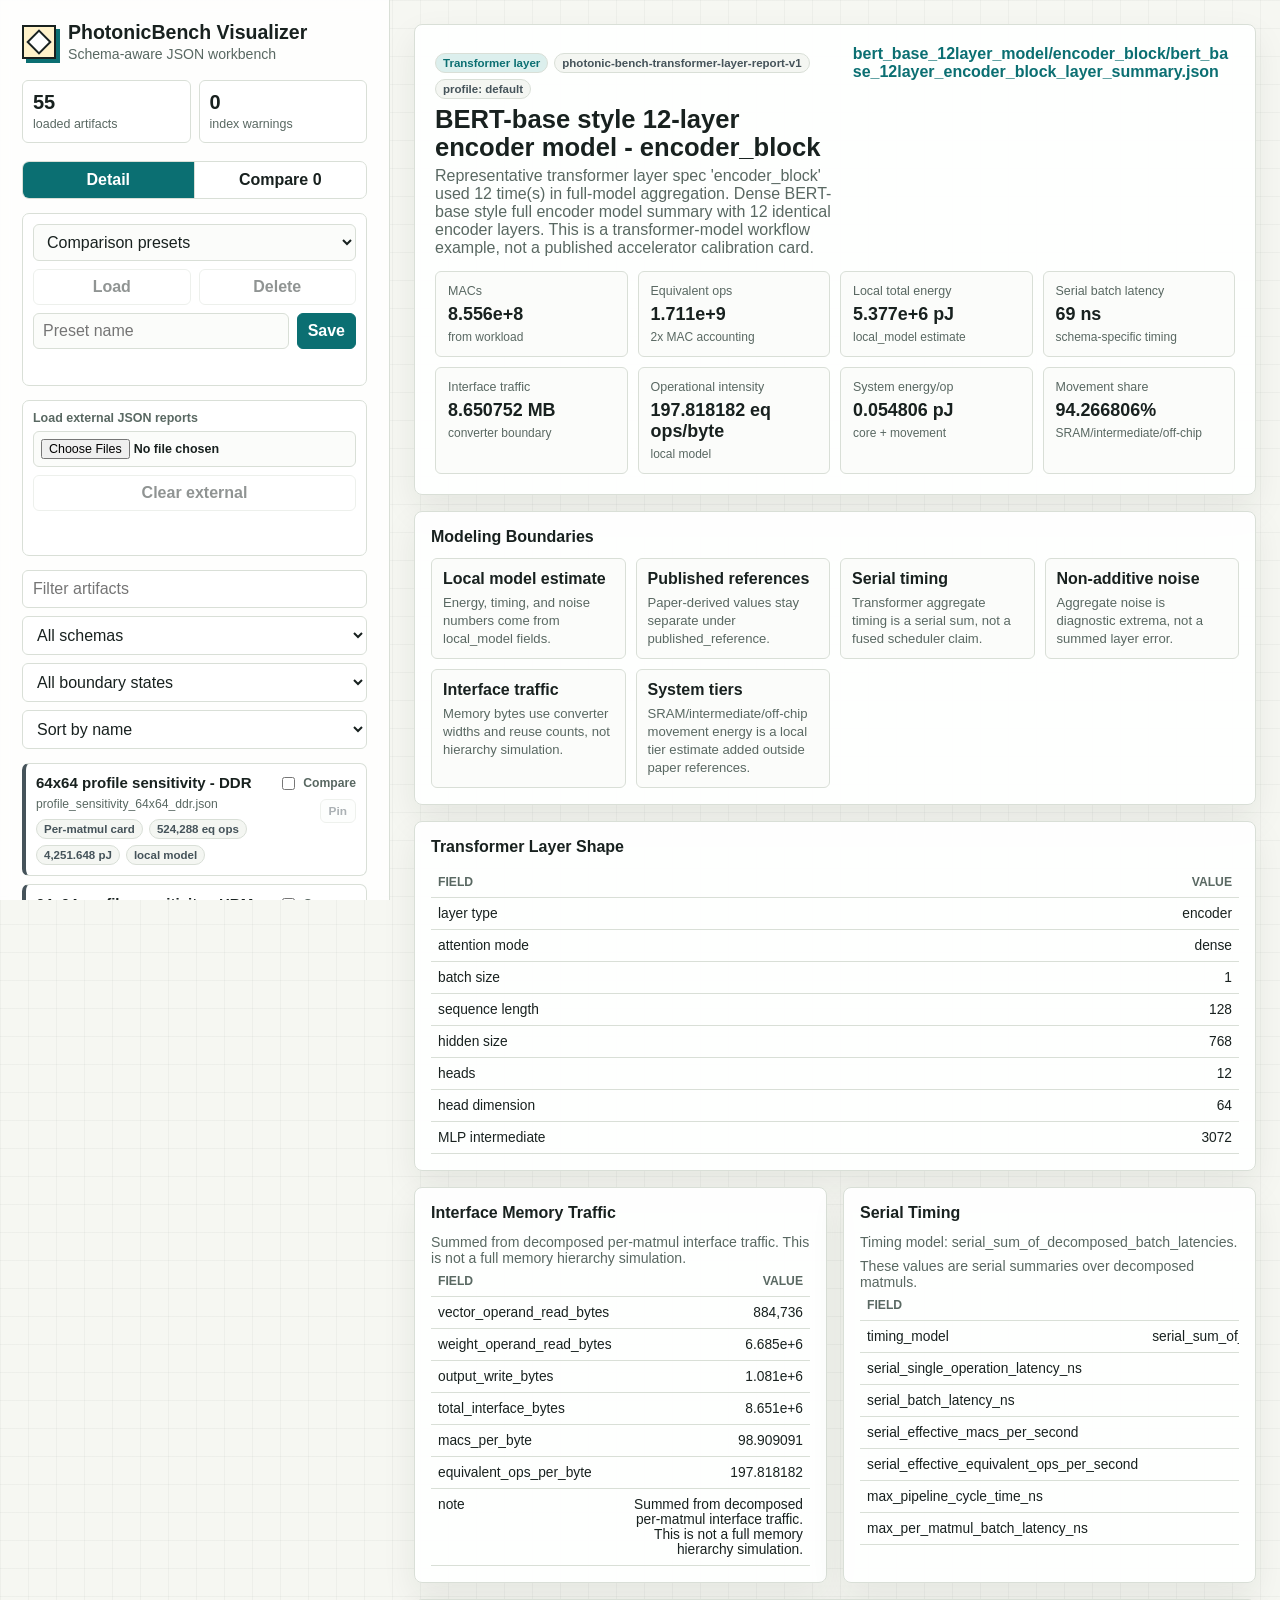
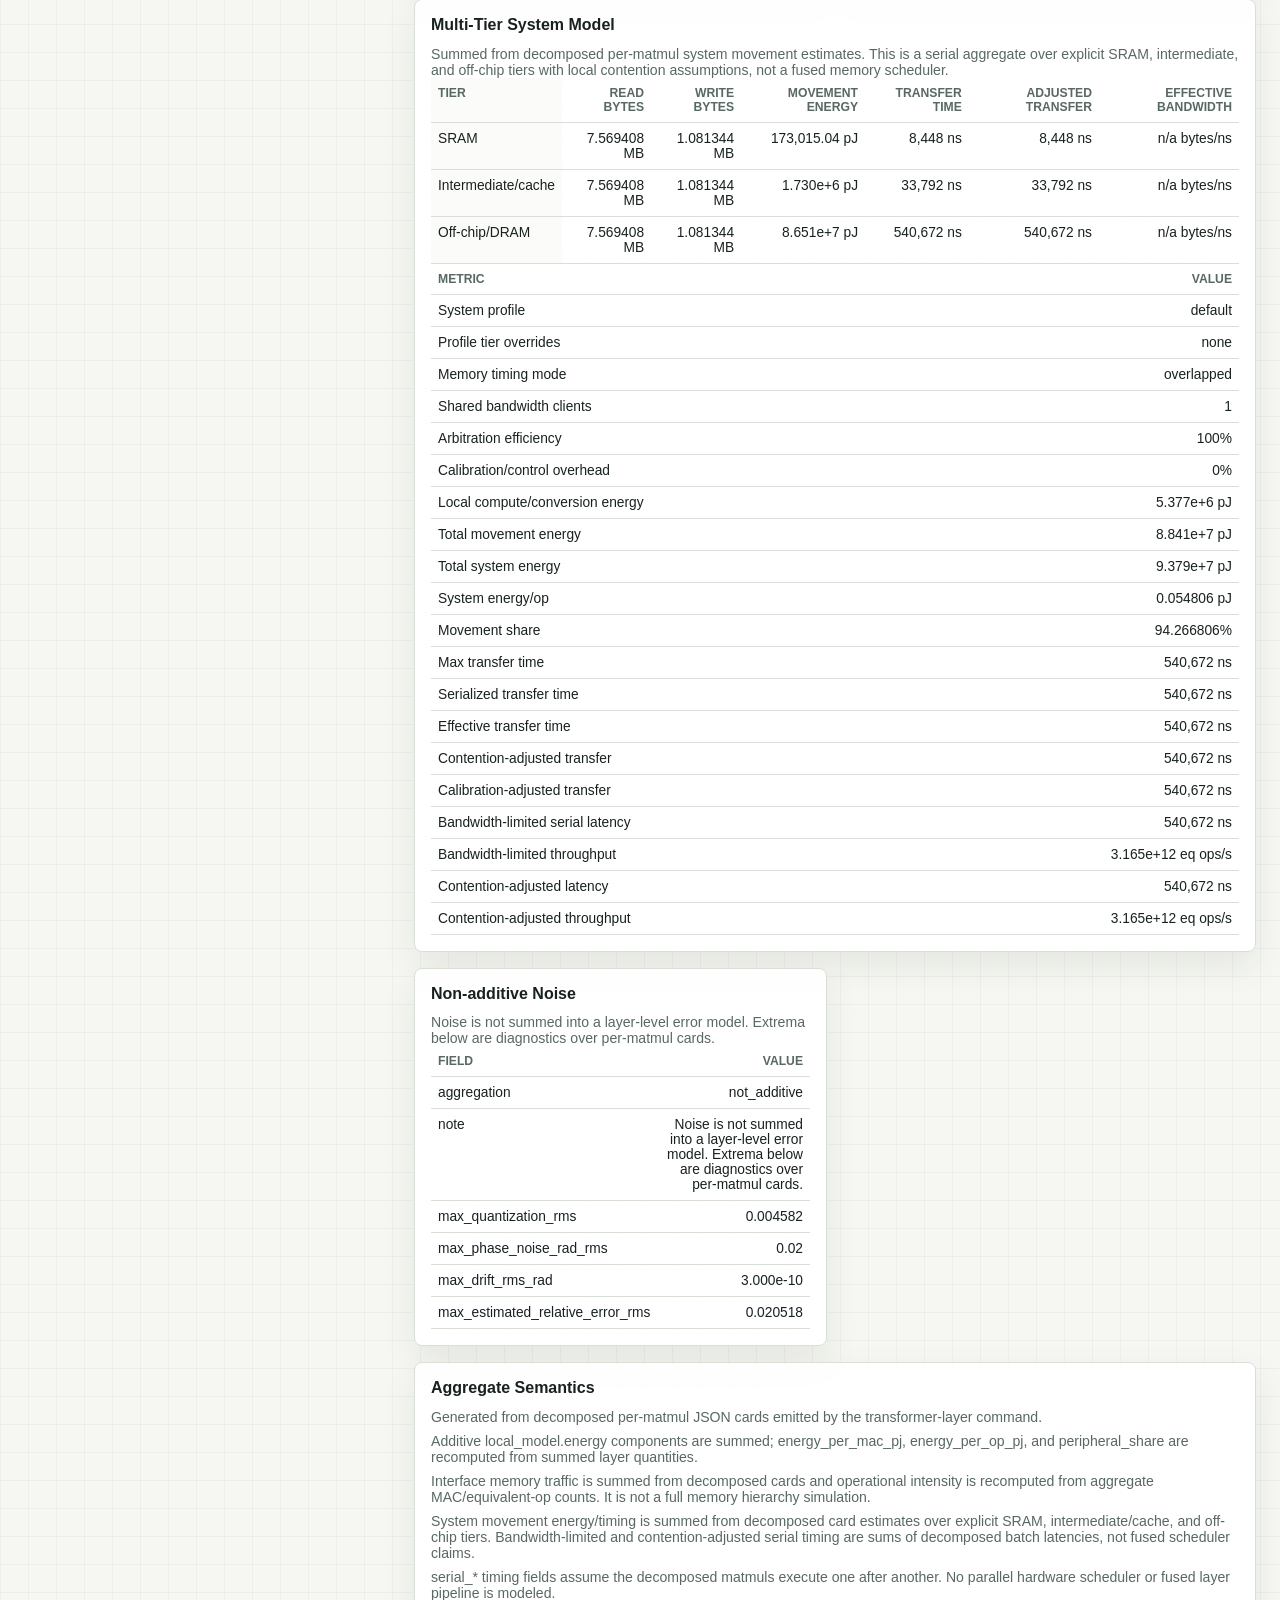
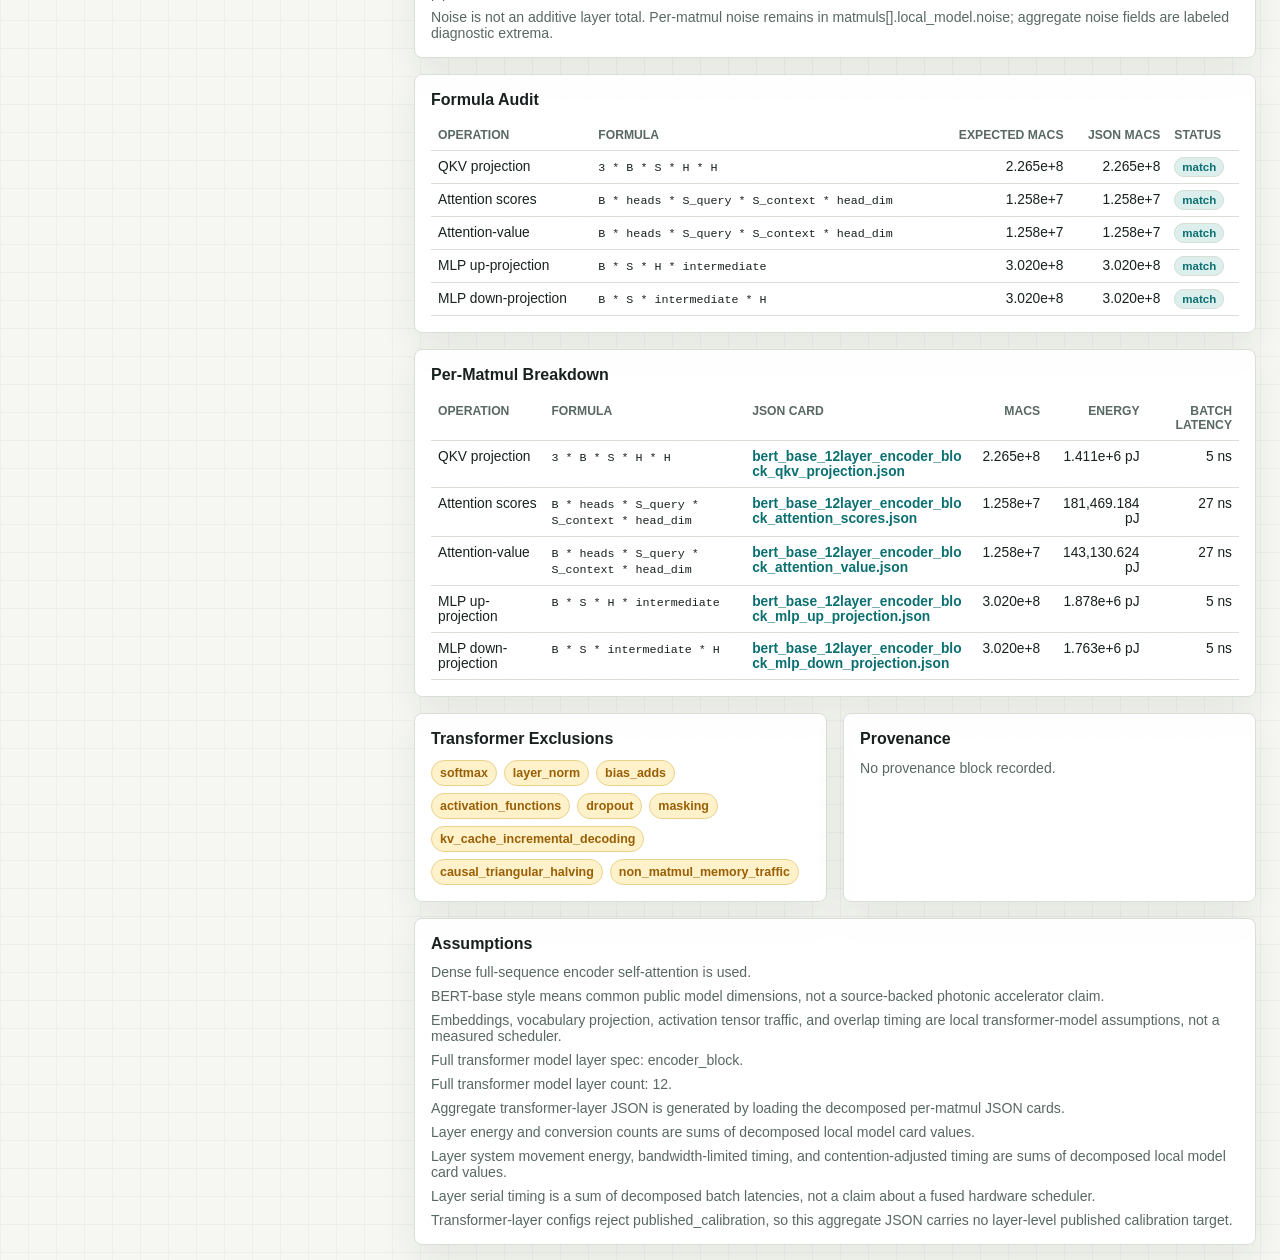
==== reports/visualizer/index.html @ 9c96ac6e "Deepen contention modeling and visualizer analysis" ====
<!doctype html>
<html lang="en">
<head>
  <meta charset="utf-8">
  <meta name="viewport" content="width=device-width, initial-scale=1">
  <title>PhotonicBench Visualizer</title>
  <link rel="stylesheet" href="assets/styles.css">
</head>
<body>
  <div class="app-shell">
    <aside class="rail" aria-label="Artifact navigation">
      <div class="brand">
        <div class="mark" aria-hidden="true"></div>
        <div>
          <h1>PhotonicBench Visualizer</h1>
          <div class="subtitle">Schema-aware JSON workbench</div>
        </div>
      </div>

      <div class="counts" aria-label="Artifact counts">
        <div class="count-box">
          <strong id="artifact-count">55</strong>
          <span>loaded artifacts</span>
        </div>
        <div class="count-box">
          <strong id="issue-count">0</strong>
          <span>index warnings</span>
        </div>
      </div>

      <div class="mode-tabs" aria-label="View mode">
        <button id="detail-mode" class="mode-tab active" type="button">Detail</button>
        <button id="compare-mode" class="mode-tab" type="button">Compare <span id="compare-count">0</span></button>
      </div>

      <div class="preset-panel" aria-label="Comparison presets">
        <select id="preset-select" aria-label="Saved comparison presets">
          <option value="">Comparison presets</option>
        </select>
        <div class="preset-actions">
          <button id="load-preset" class="action-button" type="button">Load</button>
          <button id="delete-preset" class="action-button" type="button">Delete</button>
        </div>
        <div class="save-preset-row">
          <input id="preset-name" type="text" placeholder="Preset name" aria-label="Preset name">
          <button id="save-preset" class="action-button primary" type="button">Save</button>
        </div>
        <div id="preset-message" class="preset-message" aria-live="polite"></div>
      </div>

      <div class="external-panel" aria-label="External reports">
        <label class="file-picker">
          <span>Load external JSON reports</span>
          <input id="external-report-file" type="file" accept="application/json,.json" multiple aria-label="Load external JSON reports">
        </label>
        <button id="clear-external" class="action-button" type="button">Clear external</button>
        <div id="external-message" class="preset-message" aria-live="polite"></div>
        <div id="external-diagnostics" class="external-diagnostics" aria-live="polite"></div>
      </div>

      <div class="filters">
        <input id="search" type="search" placeholder="Filter artifacts" aria-label="Filter artifacts">
        <select id="kind-filter" aria-label="Filter by artifact kind">
          <option value="all">All schemas</option>
          <option value="transformer_model">Transformer models</option>
          <option value="transformer_layer">Transformer layers</option>
          <option value="matmul_card">Per-matmul cards</option>
        </select>
        <select id="boundary-filter" aria-label="Filter by modeling boundary">
          <option value="all">All boundary states</option>
          <option value="published">Has published reference</option>
          <option value="local-only">Local model only</option>
          <option value="provenance">Has provenance</option>
          <option value="transformer-boundaries">Serial/noise/exclusion boundaries</option>
        </select>
        <select id="sort-filter" aria-label="Sort artifacts">
          <option value="name">Sort by name</option>
          <option value="energy">Sort by local energy</option>
          <option value="intensity">Sort by ops per byte</option>
          <option value="latency">Sort by latency</option>
          <option value="ops">Sort by equivalent ops</option>
        </select>
      </div>

      <div id="artifact-list" class="artifact-list" aria-live="polite"></div>
      <div id="issues" class="issue-list"></div>
    </aside>

    <main>
      <div id="detail" class="detail" aria-live="polite">
        <div class="empty">Loading artifact index...</div>
      </div>
    </main>
  </div>

  <script src="data/index.js"></script>
  <script src="assets/app.js" defer></script>
</body>
</html>
---- reports/visualizer/assets/styles.css ----
:root {
  color-scheme: light;
  --paper: #f6f7f2;
  --panel: #ffffff;
  --ink: #18211f;
  --muted: #596862;
  --line: #d9dfd7;
  --teal: #0b6f72;
  --teal-soft: #dcefed;
  --amber: #9a5f05;
  --amber-soft: #fff2ca;
  --red: #a43d3d;
  --red-soft: #ffe6e2;
  --violet: #4f4c8f;
  --violet-soft: #ecebff;
  --steel: #45535a;
  --shadow: 0 14px 34px rgba(24, 33, 31, 0.08);
}

* {
  box-sizing: border-box;
}

body {
  margin: 0;
  min-height: 100vh;
  background:
    linear-gradient(90deg, rgba(24, 33, 31, 0.035) 1px, transparent 1px),
    linear-gradient(180deg, rgba(24, 33, 31, 0.035) 1px, transparent 1px),
    var(--paper);
  background-size: 28px 28px;
  color: var(--ink);
  font-family: Aptos, "Segoe UI", sans-serif;
  letter-spacing: 0;
}

button,
input,
select {
  font: inherit;
}

button {
  color: inherit;
}

.app-shell {
  display: grid;
  grid-template-columns: minmax(300px, 390px) minmax(0, 1fr);
  min-height: 100vh;
}

.rail {
  border-right: 1px solid var(--line);
  background: rgba(255, 255, 255, 0.86);
  backdrop-filter: blur(8px);
  padding: 22px;
  position: sticky;
  top: 0;
  align-self: start;
  min-height: 100vh;
  overflow-y: auto;
  max-height: 100vh;
}

.brand {
  display: flex;
  align-items: center;
  gap: 12px;
  margin-bottom: 18px;
}

.mark {
  width: 34px;
  height: 34px;
  border: 2px solid var(--ink);
  display: grid;
  place-items: center;
  background: var(--amber-soft);
  box-shadow: 4px 4px 0 var(--teal);
  flex: 0 0 auto;
}

.mark::before {
  content: "";
  width: 14px;
  height: 14px;
  border: 2px solid var(--ink);
  transform: rotate(45deg);
  background: var(--panel);
}

h1,
h2,
h3 {
  margin: 0;
  line-height: 1.1;
}

h1 {
  font-size: 1.22rem;
}

.subtitle {
  color: var(--muted);
  font-size: 0.88rem;
  margin-top: 3px;
}

.counts {
  display: grid;
  grid-template-columns: 1fr 1fr;
  gap: 8px;
  margin: 18px 0;
}

.count-box {
  border: 1px solid var(--line);
  background: var(--panel);
  padding: 10px;
  border-radius: 6px;
}

.count-box strong {
  display: block;
  font-size: 1.25rem;
}

.count-box span {
  color: var(--muted);
  font-size: 0.78rem;
}

.mode-tabs {
  display: grid;
  grid-template-columns: 1fr 1fr;
  border: 1px solid var(--line);
  border-radius: 7px;
  overflow: hidden;
  margin-bottom: 14px;
  background: var(--panel);
}

.mode-tab {
  border: 0;
  border-right: 1px solid var(--line);
  background: transparent;
  padding: 9px 10px;
  cursor: pointer;
  font-weight: 800;
}

.mode-tab:last-child {
  border-right: 0;
}

.mode-tab.active {
  background: var(--teal);
  color: white;
}

.preset-panel,
.external-panel {
  display: grid;
  gap: 8px;
  border: 1px solid var(--line);
  border-radius: 7px;
  background: var(--panel);
  padding: 10px;
  margin-bottom: 14px;
}

.preset-panel select,
.preset-panel input {
  width: 100%;
  border: 1px solid var(--line);
  border-radius: 6px;
  background: #fbfcfa;
  color: var(--ink);
  padding: 8px 9px;
}

.preset-actions,
.save-preset-row {
  display: grid;
  grid-template-columns: 1fr 1fr;
  gap: 8px;
}

.save-preset-row {
  grid-template-columns: minmax(0, 1fr) auto;
}

.preset-message {
  color: var(--muted);
  min-height: 1.1rem;
  font-size: 0.76rem;
}

.preset-message.warn {
  color: var(--amber);
}

.external-diagnostics {
  display: grid;
  gap: 6px;
}

.external-diagnostic {
  border: 1px solid var(--line);
  border-radius: 6px;
  background: #fbfcfa;
  padding: 7px;
  font-size: 0.72rem;
  color: var(--muted);
}

.external-diagnostic strong {
  display: block;
  color: var(--ink);
  margin-bottom: 3px;
}

.external-diagnostic.error {
  border-color: color-mix(in srgb, var(--amber), var(--line) 45%);
}

.external-diagnostic ul {
  margin: 4px 0 0;
  padding-left: 16px;
}

.file-picker {
  display: grid;
  gap: 6px;
  color: var(--muted);
  font-size: 0.78rem;
  font-weight: 850;
}

.file-picker input {
  width: 100%;
  border: 1px solid var(--line);
  border-radius: 6px;
  background: #fbfcfa;
  color: var(--ink);
  padding: 7px;
  min-width: 0;
}

.filters {
  display: grid;
  gap: 8px;
  margin-bottom: 14px;
}

.filters input,
.filters select {
  width: 100%;
  border: 1px solid var(--line);
  border-radius: 6px;
  background: var(--panel);
  color: var(--ink);
  padding: 9px 10px;
}

.artifact-list {
  display: grid;
  gap: 8px;
}

.artifact-row {
  border: 1px solid var(--line);
  border-left: 4px solid var(--steel);
  border-radius: 7px;
  background: var(--panel);
  display: grid;
  grid-template-columns: minmax(0, 1fr) auto;
  gap: 8px;
  align-items: start;
  padding: 10px;
  transition: border-color 150ms ease, transform 150ms ease, box-shadow 150ms ease;
}

.artifact-row:hover,
.artifact-row:focus-within {
  border-color: var(--teal);
  box-shadow: 0 8px 18px rgba(11, 111, 114, 0.12);
  transform: translateY(-1px);
}

.artifact-row.active {
  border-left-color: var(--teal);
  box-shadow: 0 0 0 2px var(--teal-soft);
}

.artifact-row.pinned {
  border-left-color: var(--violet);
}

.artifact-main {
  border: 0;
  background: transparent;
  text-align: left;
  cursor: pointer;
  padding: 0;
  min-width: 0;
}

.artifact-main:focus {
  outline: 2px solid var(--teal);
  outline-offset: 4px;
}

.compare-controls {
  display: grid;
  gap: 6px;
  justify-items: end;
}

.compare-pick {
  display: flex;
  align-items: center;
  gap: 5px;
  color: var(--muted);
  font-size: 0.76rem;
  font-weight: 800;
  white-space: nowrap;
  cursor: pointer;
}

.pin-button {
  border: 1px solid var(--line);
  border-radius: 6px;
  background: #fbfcfa;
  color: var(--steel);
  cursor: pointer;
  font-size: 0.74rem;
  font-weight: 850;
  padding: 4px 8px;
}

.pin-button.active {
  background: var(--violet-soft);
  border-color: var(--violet);
  color: var(--violet);
}

.pin-button:disabled {
  cursor: not-allowed;
  opacity: 0.45;
}

.artifact-title {
  font-weight: 800;
  font-size: 0.94rem;
  overflow-wrap: anywhere;
}

.artifact-meta {
  color: var(--muted);
  font-size: 0.76rem;
  margin-top: 6px;
  overflow-wrap: anywhere;
}

.badge-row {
  display: flex;
  flex-wrap: wrap;
  gap: 6px;
  margin-top: 8px;
}

.badge {
  border: 1px solid var(--line);
  border-radius: 999px;
  padding: 3px 7px;
  background: #f4f6f2;
  color: var(--steel);
  font-size: 0.72rem;
  font-weight: 800;
}

.badge.layer {
  background: var(--teal-soft);
  color: var(--teal);
}

.badge.warn {
  background: var(--amber-soft);
  color: var(--amber);
}

.badge.mix {
  background: var(--violet-soft);
  color: var(--violet);
}

.badge.good {
  background: #e8f4d7;
  color: #406000;
}

main {
  padding: 24px;
  min-width: 0;
}

.detail {
  max-width: 1240px;
  margin: 0 auto;
  display: grid;
  gap: 16px;
}

.header-panel,
.panel {
  background: rgba(255, 255, 255, 0.95);
  border: 1px solid var(--line);
  border-radius: 8px;
  box-shadow: var(--shadow);
}

.header-panel {
  padding: 20px;
  display: grid;
  gap: 14px;
}

.header-top {
  display: flex;
  justify-content: space-between;
  gap: 14px;
  align-items: start;
}

.header-title {
  display: grid;
  gap: 6px;
}

.header-title h2 {
  font-size: clamp(1.35rem, 2vw, 2rem);
}

.description {
  color: var(--muted);
  max-width: 88ch;
}

.source-link {
  color: var(--teal);
  font-weight: 800;
  text-decoration: none;
  overflow-wrap: anywhere;
}

.source-link:hover {
  text-decoration: underline;
}

.metric-grid {
  display: grid;
  grid-template-columns: repeat(auto-fit, minmax(160px, 1fr));
  gap: 10px;
}

.metric {
  border: 1px solid var(--line);
  border-radius: 6px;
  background: #fbfcfa;
  padding: 12px;
  min-width: 0;
}

.metric-label {
  color: var(--muted);
  font-size: 0.78rem;
  margin-bottom: 6px;
}

.metric-value {
  font-size: 1.12rem;
  font-weight: 850;
  overflow-wrap: anywhere;
}

.metric-note {
  color: var(--muted);
  font-size: 0.75rem;
  margin-top: 5px;
}

.panel {
  padding: 16px;
  overflow: hidden;
}

.panel h3 {
  font-size: 1rem;
  margin-bottom: 12px;
}

.panel h4 {
  margin: 14px 0 10px;
  font-size: 0.9rem;
}

.panel-heading {
  display: flex;
  justify-content: space-between;
  align-items: center;
  gap: 12px;
  margin-bottom: 12px;
}

.panel-heading h3 {
  margin-bottom: 0;
}

.panel-heading select {
  border: 1px solid var(--line);
  border-radius: 6px;
  background: #fbfcfa;
  color: var(--ink);
  padding: 7px 9px;
  min-width: 220px;
}

.grid-2 {
  display: grid;
  grid-template-columns: repeat(2, minmax(0, 1fr));
  gap: 16px;
}

.concepts {
  display: grid;
  grid-template-columns: repeat(auto-fit, minmax(170px, 1fr));
  gap: 10px;
}

.concept {
  border: 1px solid var(--line);
  border-radius: 6px;
  padding: 11px;
  background: #fbfcfa;
}

.concept strong {
  display: block;
  margin-bottom: 5px;
}

.concept span {
  color: var(--muted);
  font-size: 0.82rem;
}

.insight-grid {
  display: grid;
  grid-template-columns: repeat(3, minmax(0, 1fr));
  gap: 10px;
}

.insight-card {
  border: 1px solid var(--line);
  border-radius: 6px;
  background: #fbfcfa;
  padding: 12px;
  display: grid;
  gap: 9px;
  min-width: 0;
}

.insight-title {
  font-weight: 850;
}

.insight-meta {
  color: var(--muted);
  font-size: 0.78rem;
}

.insight-row {
  display: grid;
  gap: 3px;
  border-top: 1px solid var(--line);
  padding-top: 8px;
}

.insight-row span {
  color: var(--muted);
  font-size: 0.76rem;
  font-weight: 800;
}

.insight-row strong,
.insight-row code {
  overflow-wrap: anywhere;
}

.pareto-wrap {
  display: grid;
  grid-template-columns: minmax(280px, 1.2fr) minmax(220px, 0.8fr);
  gap: 14px;
  align-items: start;
  margin-top: 14px;
}

.pareto-chart {
  width: 100%;
  min-height: 260px;
  border: 1px solid var(--line);
  border-radius: 6px;
  background:
    linear-gradient(90deg, rgba(11, 111, 114, 0.05) 1px, transparent 1px),
    linear-gradient(180deg, rgba(11, 111, 114, 0.05) 1px, transparent 1px),
    #fbfcfa;
  background-size: 28px 28px;
}

.pareto-chart .axis {
  stroke: var(--steel);
  stroke-width: 1.4;
}

.axis-label,
.tick-label {
  fill: var(--muted);
  font-size: 9px;
  font-weight: 800;
}

.axis-label.vertical {
  transform: rotate(-90deg);
  transform-origin: 15px 154px;
}

.pareto-point circle {
  fill: var(--steel);
  stroke: white;
  stroke-width: 2;
}

.pareto-point.frontier circle {
  fill: var(--teal);
  stroke: var(--amber-soft);
  stroke-width: 3;
}

.pareto-point text {
  fill: var(--ink);
  font-size: 9px;
  font-weight: 900;
}

.pareto-legend {
  display: grid;
  gap: 8px;
  font-size: 0.82rem;
}

.pareto-legend div {
  display: grid;
  grid-template-columns: auto minmax(0, 1fr);
  gap: 8px;
  align-items: start;
}

.legend-dot {
  display: inline-grid;
  place-items: center;
  min-width: 22px;
  height: 22px;
  border-radius: 999px;
  background: var(--steel);
  color: white;
  font-size: 0.72rem;
  font-weight: 900;
}

.legend-dot.frontier {
  background: var(--teal);
  box-shadow: 0 0 0 3px var(--amber-soft);
}

table {
  width: 100%;
  border-collapse: collapse;
  font-size: 0.86rem;
}

th,
td {
  border-bottom: 1px solid var(--line);
  padding: 8px 7px;
  text-align: left;
  vertical-align: top;
}

th {
  color: var(--muted);
  font-size: 0.76rem;
  text-transform: uppercase;
  font-weight: 850;
}

td.num,
th.num {
  text-align: right;
  font-variant-numeric: tabular-nums;
}

.table-wrap {
  overflow-x: auto;
}

.comparison-table th:first-child,
.comparison-table td:first-child {
  position: sticky;
  left: 0;
  background: #fbfcfa;
  z-index: 1;
}

.chips {
  display: flex;
  flex-wrap: wrap;
  gap: 7px;
}

.chip {
  background: var(--amber-soft);
  border: 1px solid #ead18c;
  color: var(--amber);
  padding: 5px 8px;
  border-radius: 999px;
  font-size: 0.78rem;
  font-weight: 800;
}

.notes {
  display: grid;
  gap: 8px;
  color: var(--muted);
  font-size: 0.88rem;
}

.notes p {
  margin: 0;
}

.actions {
  display: flex;
  gap: 8px;
  flex-wrap: wrap;
}

.action-button {
  border: 1px solid var(--line);
  border-radius: 6px;
  background: var(--panel);
  padding: 8px 10px;
  cursor: pointer;
  font-weight: 800;
}

.action-button.primary {
  background: var(--teal);
  border-color: var(--teal);
  color: white;
}

.action-button:disabled {
  cursor: not-allowed;
  opacity: 0.48;
}

.export-preview {
  width: 100%;
  min-height: 180px;
  border: 1px solid var(--line);
  border-radius: 6px;
  padding: 10px;
  color: var(--ink);
  background: #fbfcfa;
  font-family: "Cascadia Mono", Consolas, monospace;
  font-size: 0.78rem;
}

.issue-list {
  margin-top: 16px;
  display: grid;
  gap: 8px;
}

.issue {
  border: 1px solid #efb6ad;
  border-radius: 6px;
  background: var(--red-soft);
  color: var(--red);
  padding: 9px;
  font-size: 0.82rem;
}

.empty {
  color: var(--muted);
  border: 1px dashed var(--line);
  border-radius: 8px;
  padding: 24px;
  background: rgba(255, 255, 255, 0.75);
}

code {
  font-family: "Cascadia Mono", Consolas, monospace;
  font-size: 0.85em;
}

@media (max-width: 1020px) {
  .app-shell {
    grid-template-columns: 1fr;
  }

  .rail {
    position: relative;
    min-height: auto;
    max-height: none;
    border-right: 0;
    border-bottom: 1px solid var(--line);
  }

  .metric-grid,
  .concepts,
  .insight-grid,
  .pareto-wrap,
  .grid-2 {
    grid-template-columns: 1fr 1fr;
  }
}

@media (max-width: 660px) {
  main,
  .rail {
    padding: 14px;
  }

  .metric-grid,
  .concepts,
  .insight-grid,
  .pareto-wrap,
  .grid-2,
  .counts {
    grid-template-columns: 1fr;
  }

  .panel-heading {
    display: grid;
  }

  .panel-heading select {
    min-width: 0;
    width: 100%;
  }

  .header-top {
    display: grid;
  }

  .artifact-row {
    grid-template-columns: 1fr;
  }

  .compare-controls {
    justify-items: start;
  }
}
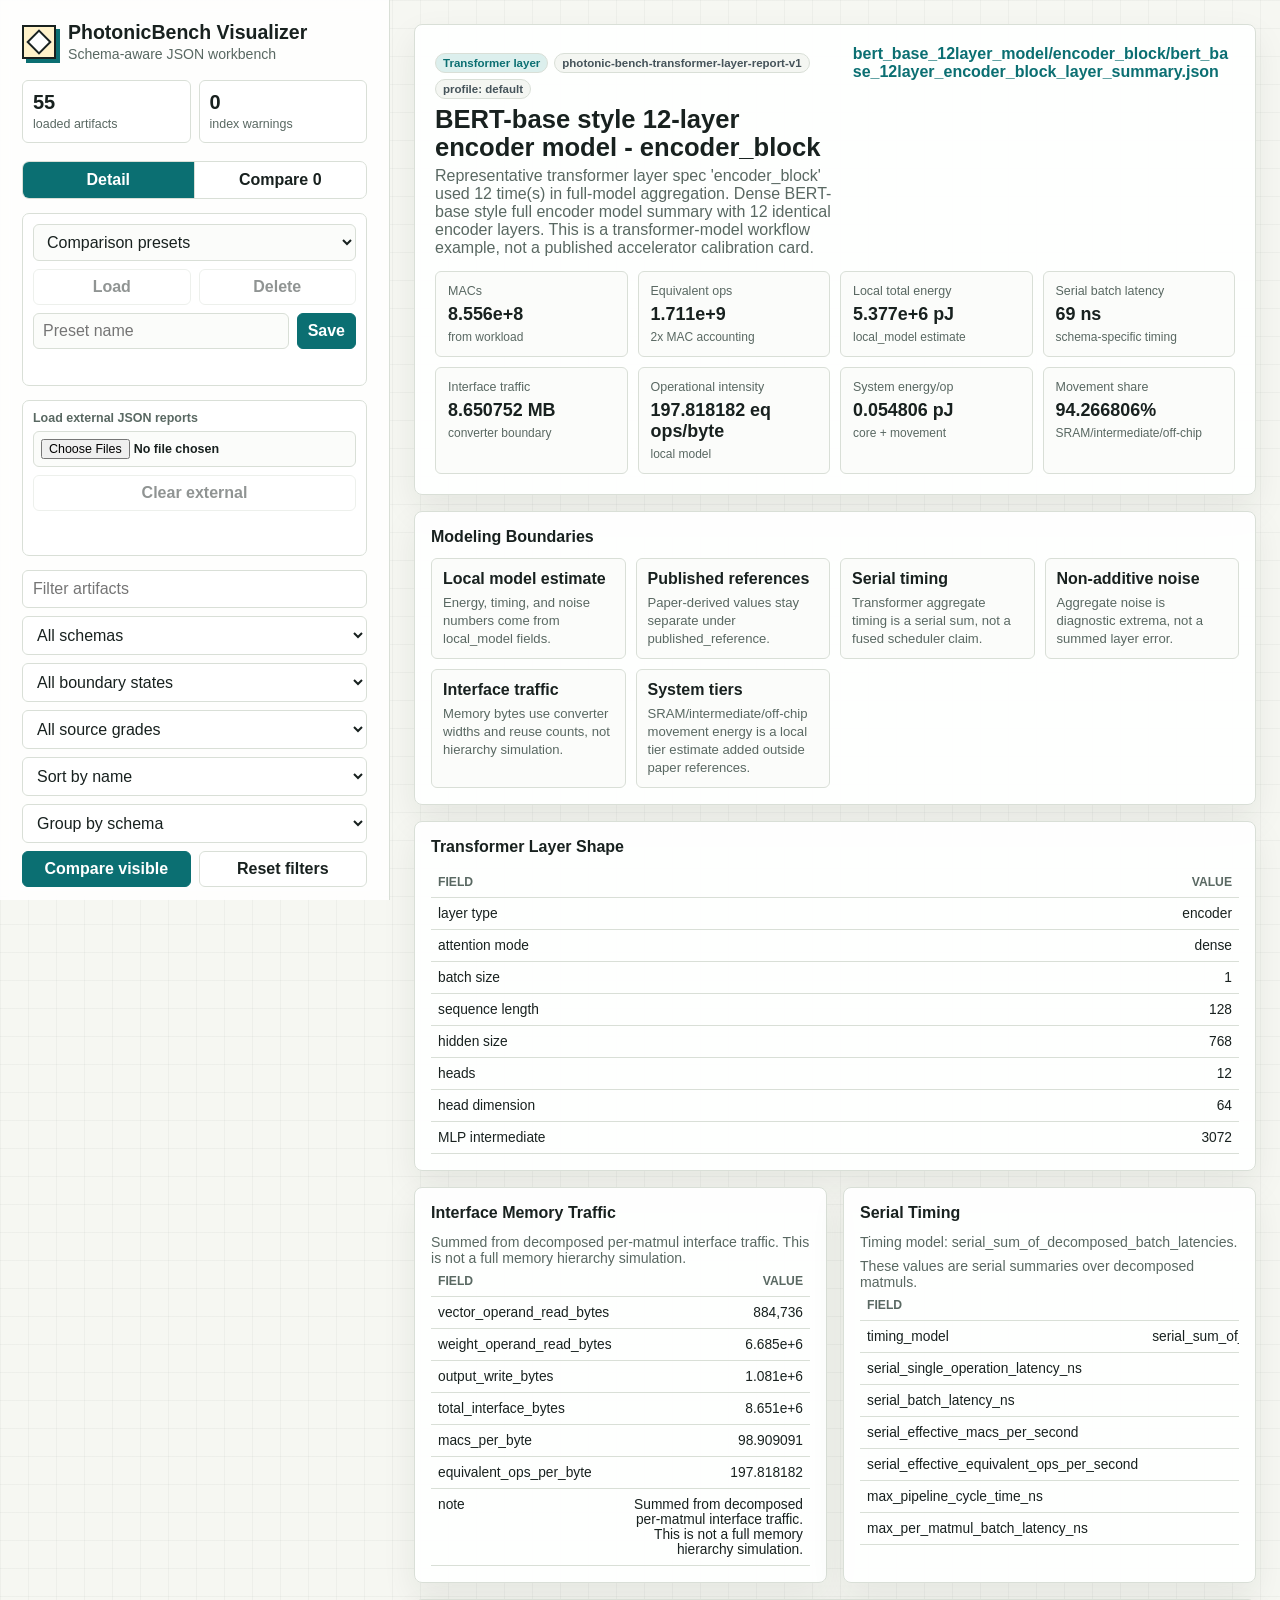
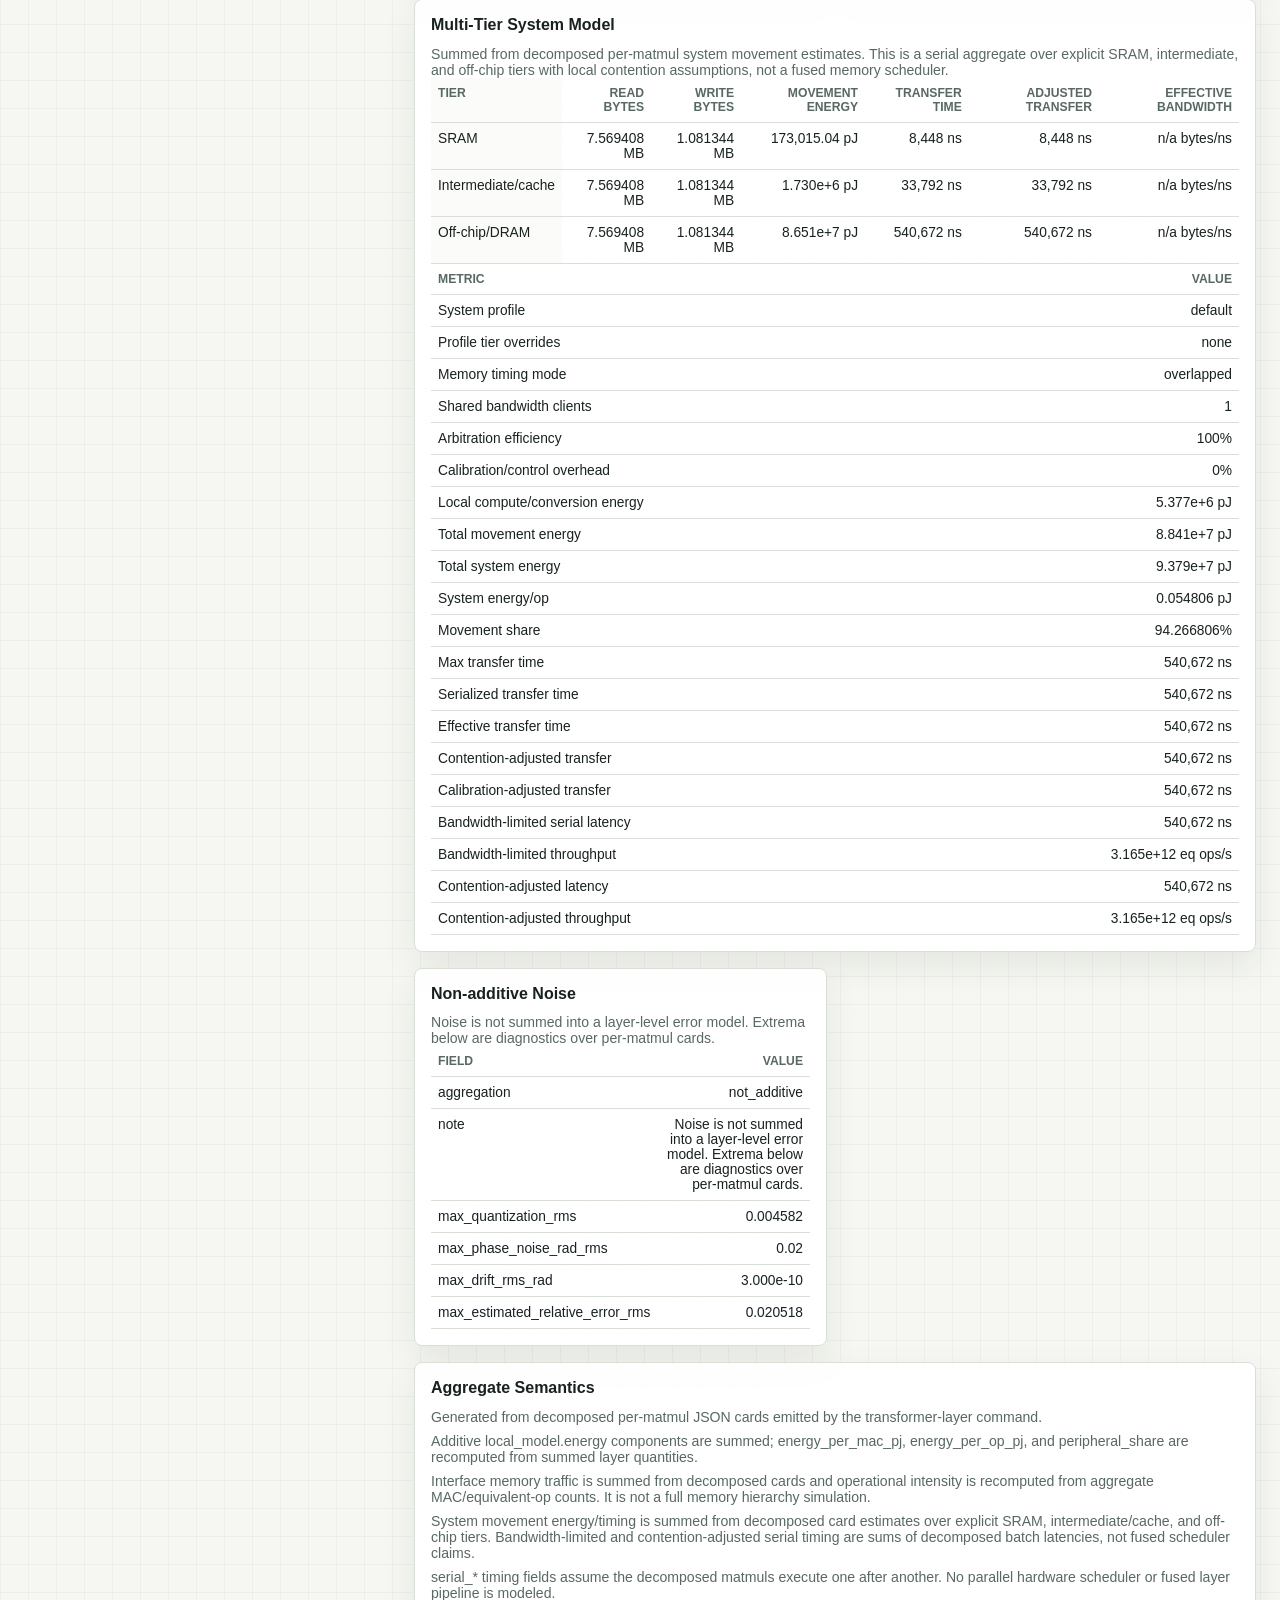
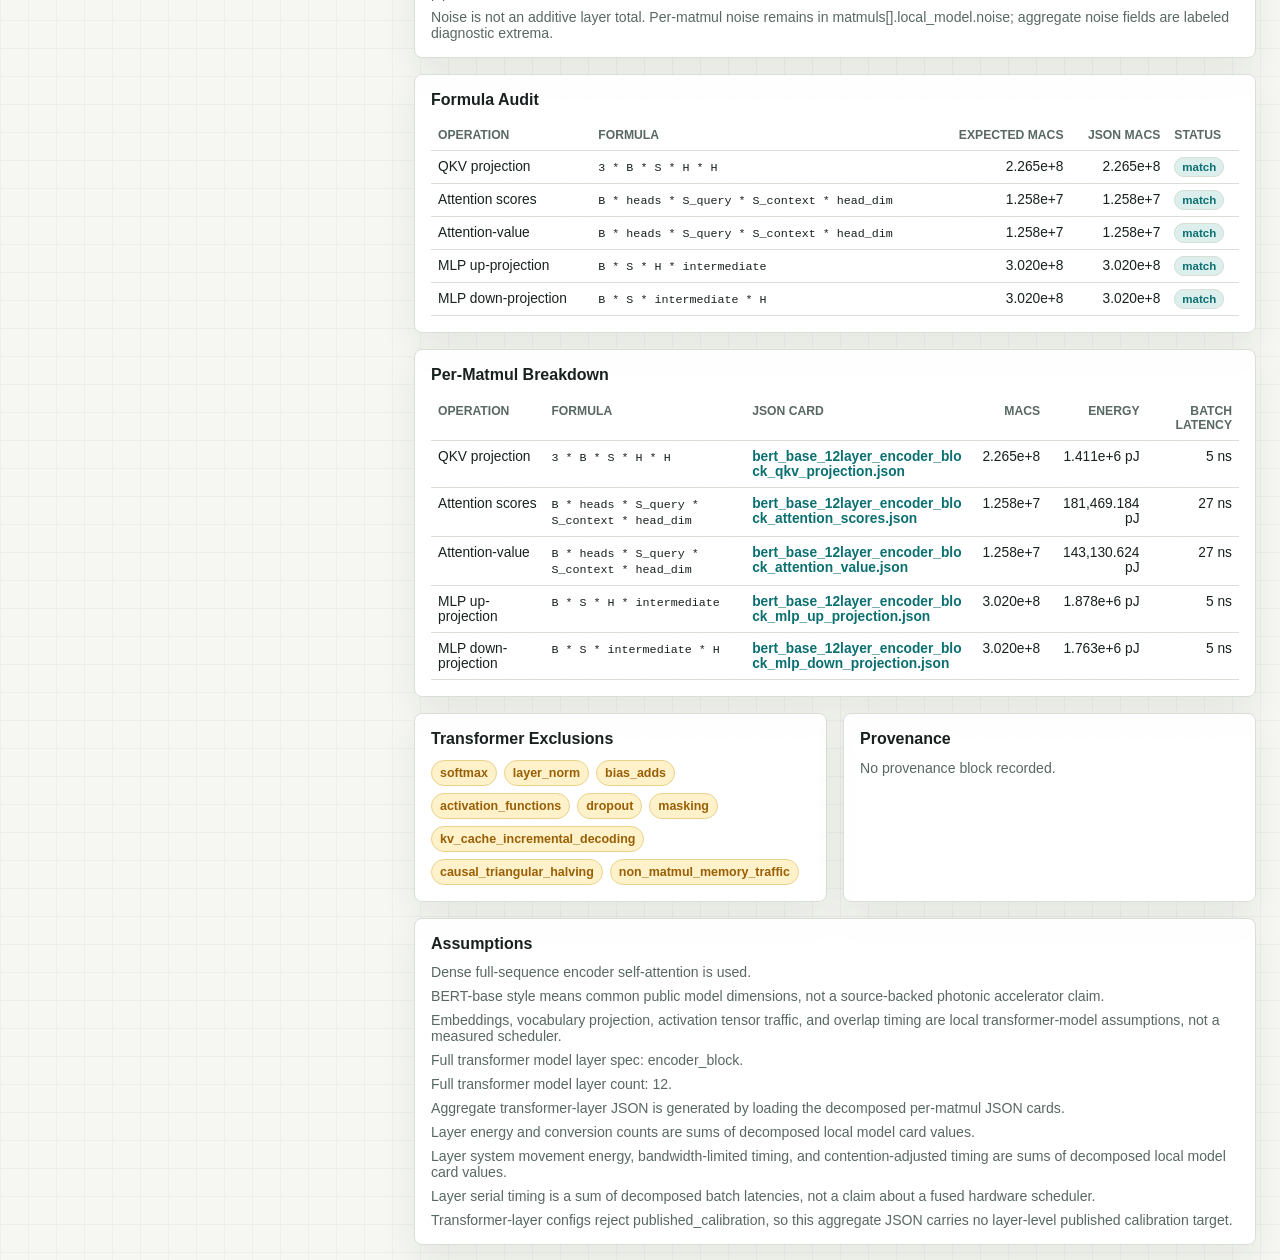
==== commit 79259f7b: "Improve visualizer comparison ergonomics" ====
--- a/reports/visualizer/index.html
+++ b/reports/visualizer/index.html
@@ -73,6 +73,14 @@
           <option value="provenance">Has provenance</option>
           <option value="transformer-boundaries">Serial/noise/exclusion boundaries</option>
         </select>
+        <select id="quality-filter" aria-label="Filter by source quality">
+          <option value="all">All source grades</option>
+          <option value="A">Source grade A</option>
+          <option value="B">Source grade B</option>
+          <option value="C">Source grade C</option>
+          <option value="D">Source grade D</option>
+          <option value="unrated">Unrated source quality</option>
+        </select>
         <select id="sort-filter" aria-label="Sort artifacts">
           <option value="name">Sort by name</option>
           <option value="energy">Sort by local energy</option>
@@ -80,6 +88,17 @@
           <option value="latency">Sort by latency</option>
           <option value="ops">Sort by equivalent ops</option>
         </select>
+        <select id="group-filter" aria-label="Group artifact list">
+          <option value="schema">Group by schema</option>
+          <option value="source-quality">Group by source grade</option>
+          <option value="system-profile">Group by system profile</option>
+          <option value="boundary">Group by boundary tag</option>
+          <option value="none">Ungrouped list</option>
+        </select>
+        <div class="filter-actions">
+          <button id="compare-visible" class="action-button primary" type="button">Compare visible</button>
+          <button id="clear-filters" class="action-button" type="button">Reset filters</button>
+        </div>
       </div>
 
       <div id="artifact-list" class="artifact-list" aria-live="polite"></div>
--- a/reports/visualizer/assets/styles.css
+++ b/reports/visualizer/assets/styles.css
@@ -264,7 +264,55 @@
   padding: 9px 10px;
 }
 
+.filter-actions {
+  display: grid;
+  grid-template-columns: 1fr 1fr;
+  gap: 8px;
+}
+
 .artifact-list {
+  display: grid;
+  gap: 8px;
+}
+
+.filter-summary {
+  border: 1px solid var(--line);
+  border-radius: 6px;
+  background: var(--teal-soft);
+  color: var(--teal);
+  font-size: 0.78rem;
+  font-weight: 850;
+  padding: 8px 9px;
+  overflow-wrap: anywhere;
+}
+
+.artifact-group {
+  display: grid;
+  gap: 7px;
+}
+
+.artifact-group-heading {
+  display: flex;
+  align-items: center;
+  justify-content: space-between;
+  gap: 8px;
+  color: var(--muted);
+  font-size: 0.74rem;
+  font-weight: 900;
+  text-transform: uppercase;
+}
+
+.artifact-group-heading strong {
+  border: 1px solid var(--line);
+  border-radius: 999px;
+  color: var(--steel);
+  background: var(--panel);
+  min-width: 26px;
+  padding: 2px 7px;
+  text-align: center;
+}
+
+.artifact-group-list {
   display: grid;
   gap: 8px;
 }
@@ -756,6 +804,70 @@
   flex-wrap: wrap;
 }
 
+.comparison-toolbar {
+  display: grid;
+  grid-template-columns: minmax(180px, 240px) minmax(0, 1fr);
+  gap: 10px;
+  align-items: end;
+  margin-top: 8px;
+}
+
+.comparison-toolbar label {
+  display: grid;
+  gap: 5px;
+  color: var(--muted);
+  font-size: 0.76rem;
+  font-weight: 850;
+}
+
+.comparison-toolbar select {
+  border: 1px solid var(--line);
+  border-radius: 6px;
+  background: #fbfcfa;
+  color: var(--ink);
+  padding: 8px 9px;
+  min-width: 0;
+}
+
+.focus-description {
+  border: 1px solid var(--line);
+  border-radius: 6px;
+  background: #fbfcfa;
+  color: var(--muted);
+  padding: 9px 10px;
+  font-size: 0.82rem;
+}
+
+.recommendation-grid {
+  display: grid;
+  grid-template-columns: repeat(auto-fit, minmax(210px, 1fr));
+  gap: 10px;
+}
+
+.recommendation-card {
+  border: 1px solid var(--line);
+  border-left: 4px solid var(--teal);
+  border-radius: 6px;
+  background: #fbfcfa;
+  padding: 12px;
+  display: grid;
+  gap: 6px;
+  min-width: 0;
+}
+
+.recommendation-card strong,
+.recommendation-card span,
+.recommendation-card code {
+  overflow-wrap: anywhere;
+}
+
+.recommendation-kicker {
+  color: var(--muted);
+  font-size: 0.74rem;
+  font-weight: 900;
+  text-transform: uppercase;
+}
+
 .action-button {
   border: 1px solid var(--line);
   border-radius: 6px;
@@ -857,6 +969,11 @@
     display: grid;
   }
 
+  .comparison-toolbar,
+  .filter-actions {
+    grid-template-columns: 1fr;
+  }
+
   .panel-heading select {
     min-width: 0;
     width: 100%;
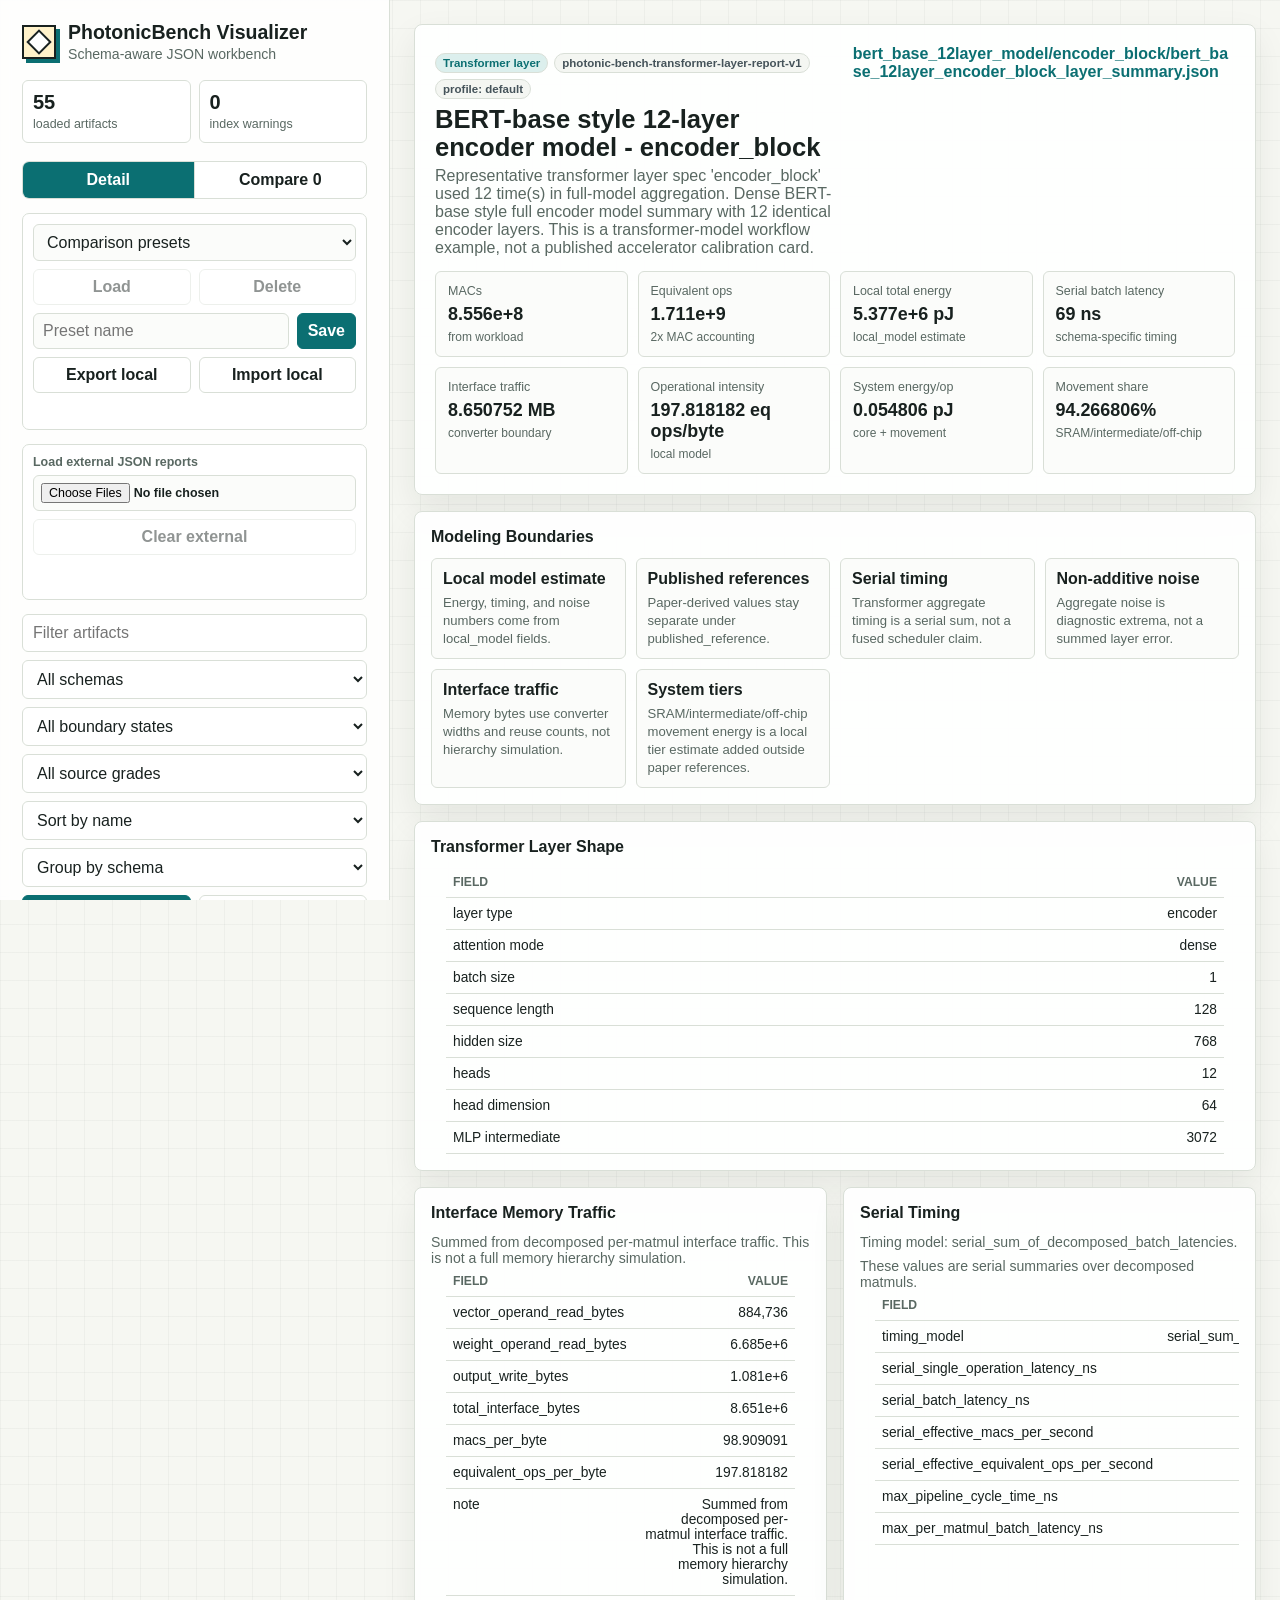
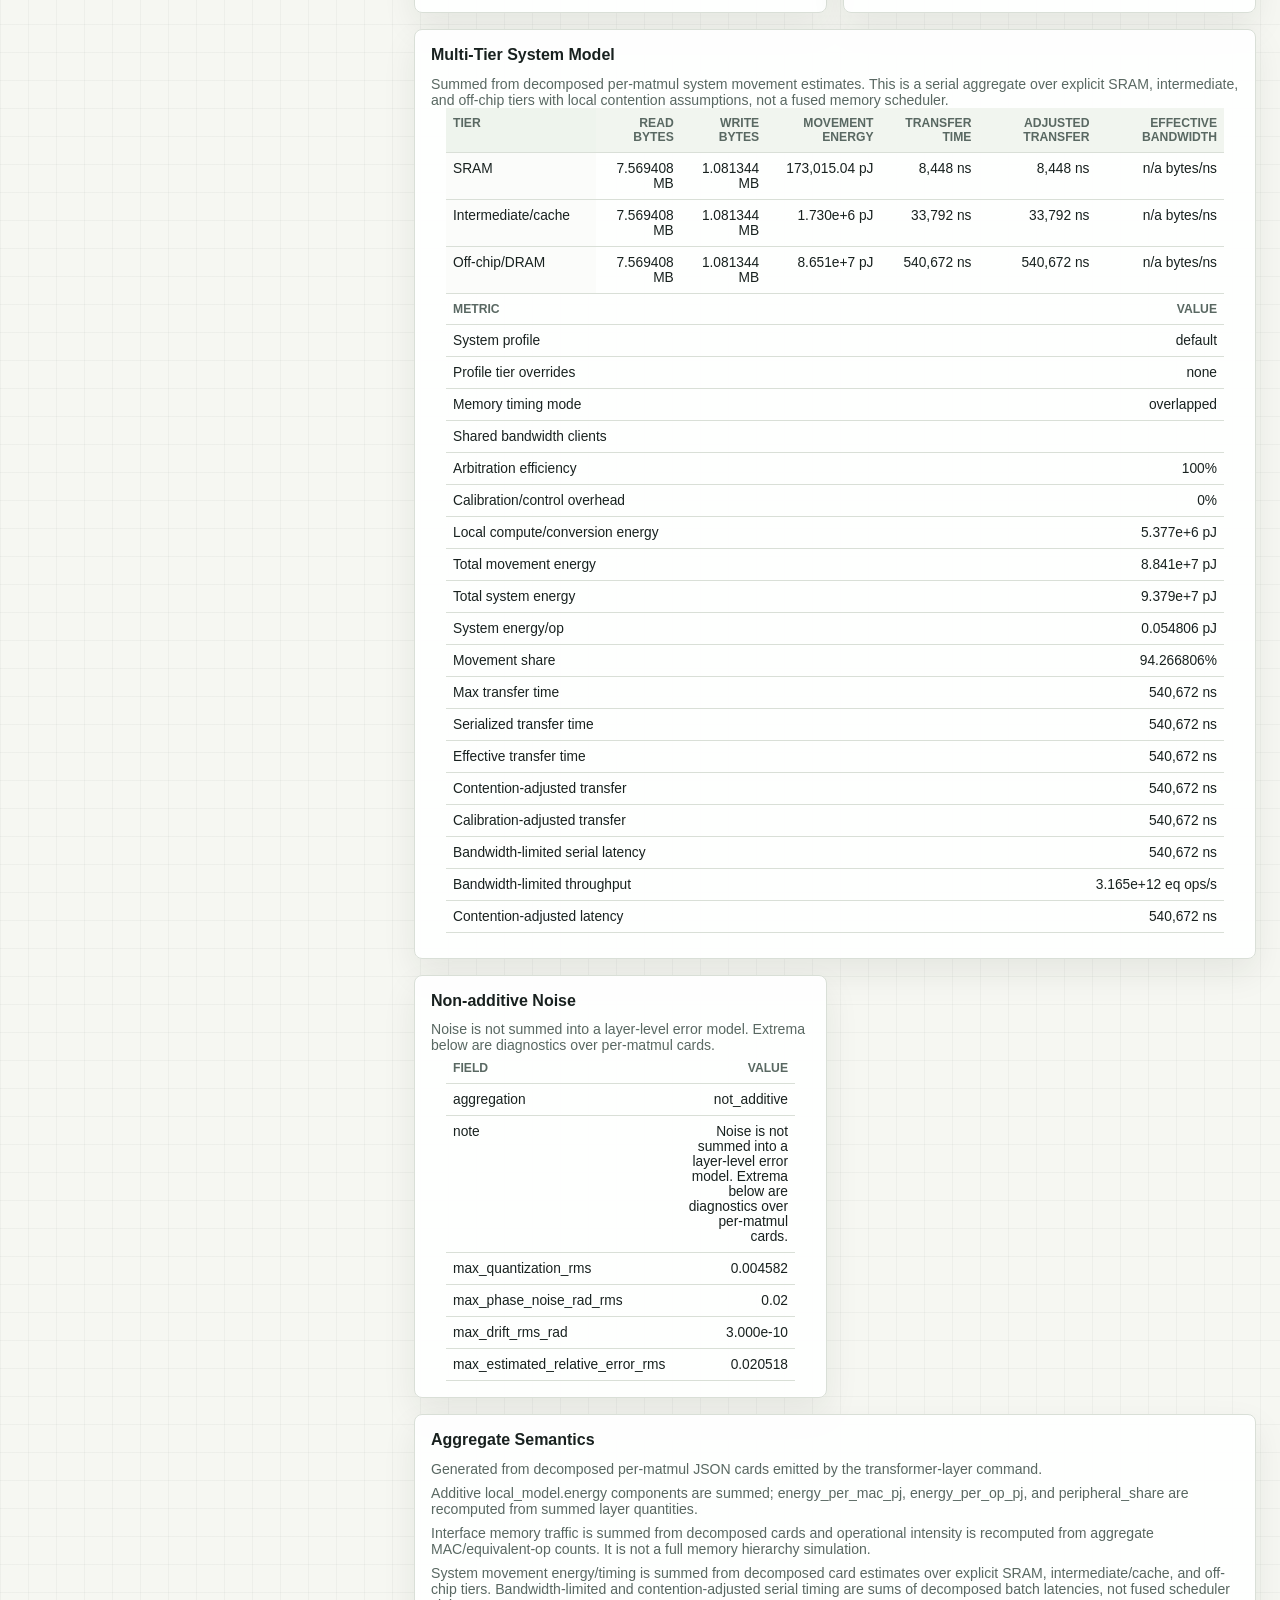
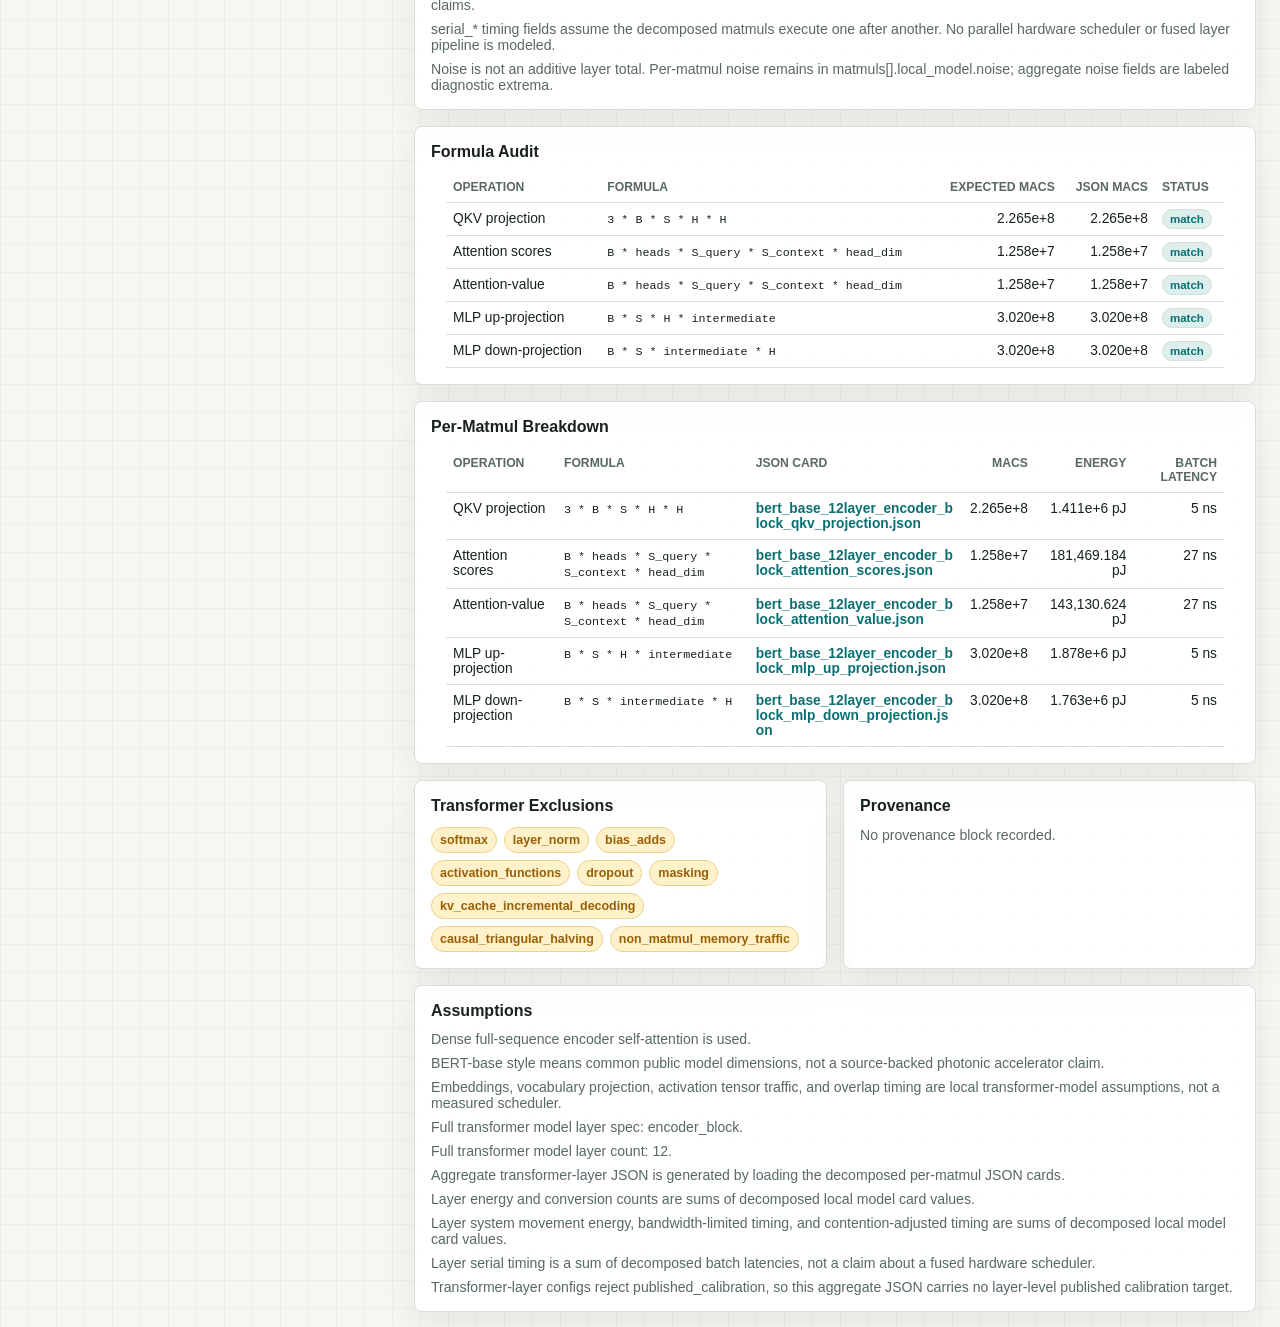
==== commit 49ac8d29: "Add advanced visualizer shareability and tests" ====
--- a/reports/visualizer/index.html
+++ b/reports/visualizer/index.html
@@ -44,6 +44,13 @@
         <div class="save-preset-row">
           <input id="preset-name" type="text" placeholder="Preset name" aria-label="Preset name">
           <button id="save-preset" class="action-button primary" type="button">Save</button>
+        </div>
+        <div class="preset-actions">
+          <button id="export-presets" class="action-button" type="button">Export local</button>
+          <label class="action-button import-preset-button" for="import-preset-file">
+            Import local
+            <input id="import-preset-file" type="file" accept="application/json,.json" aria-label="Import browser-local presets">
+          </label>
         </div>
         <div id="preset-message" class="preset-message" aria-live="polite"></div>
       </div>
--- a/reports/visualizer/assets/styles.css
+++ b/reports/visualizer/assets/styles.css
@@ -201,6 +201,21 @@
   color: var(--amber);
 }
 
+.import-preset-button {
+  display: grid;
+  place-items: center;
+  text-align: center;
+}
+
+.import-preset-button input {
+  position: absolute;
+  inline-size: 1px;
+  block-size: 1px;
+  overflow: hidden;
+  clip: rect(0 0 0 0);
+  clip-path: inset(50%);
+}
+
 .external-diagnostics {
   display: grid;
   gap: 6px;
@@ -358,6 +373,15 @@
 .artifact-main:focus {
   outline: 2px solid var(--teal);
   outline-offset: 4px;
+}
+
+button:focus-visible,
+input:focus-visible,
+select:focus-visible,
+summary:focus-visible,
+.import-preset-button:focus-within {
+  outline: 3px solid color-mix(in srgb, var(--teal), white 20%);
+  outline-offset: 2px;
 }
 
 .compare-controls {
@@ -760,7 +784,23 @@
 }
 
 .table-wrap {
-  overflow-x: auto;
+  overflow: auto;
+  max-width: 100%;
+  max-height: min(72vh, 760px);
+  position: relative;
+  scrollbar-gutter: stable both-edges;
+}
+
+.comparison-table {
+  min-width: 760px;
+}
+
+.comparison-table thead th {
+  position: sticky;
+  top: 0;
+  background: #f1f5ef;
+  z-index: 2;
+  box-shadow: 0 1px 0 var(--line);
 }
 
 .comparison-table th:first-child,
@@ -769,6 +809,13 @@
   left: 0;
   background: #fbfcfa;
   z-index: 1;
+  min-width: 150px;
+  box-shadow: 1px 0 0 var(--line);
+}
+
+.comparison-table thead th:first-child {
+  z-index: 3;
+  background: #eef4ed;
 }
 
 .chips {
@@ -829,6 +876,50 @@
   min-width: 0;
 }
 
+.weight-panel {
+  border: 1px solid var(--line);
+  border-radius: 7px;
+  background: #fbfcfa;
+  padding: 10px;
+  display: grid;
+  gap: 10px;
+  margin-top: 10px;
+}
+
+.weight-panel > div:first-child {
+  display: grid;
+  gap: 3px;
+}
+
+.weight-panel span {
+  color: var(--muted);
+  font-size: 0.78rem;
+}
+
+.weight-grid {
+  display: grid;
+  grid-template-columns: repeat(auto-fit, minmax(170px, 1fr));
+  gap: 8px;
+}
+
+.weight-grid label {
+  display: grid;
+  gap: 5px;
+  color: var(--muted);
+  font-size: 0.74rem;
+  font-weight: 850;
+}
+
+.weight-grid input,
+.selection-actions input {
+  width: 100%;
+  border: 1px solid var(--line);
+  border-radius: 6px;
+  background: var(--panel);
+  color: var(--ink);
+  padding: 7px 8px;
+}
+
 .focus-description {
   border: 1px solid var(--line);
   border-radius: 6px;
@@ -866,6 +957,73 @@
   font-size: 0.74rem;
   font-weight: 900;
   text-transform: uppercase;
+}
+
+.score-explanation {
+  border-top: 1px solid var(--line);
+  padding-top: 7px;
+}
+
+.score-explanation summary {
+  cursor: pointer;
+  color: var(--teal);
+  font-weight: 900;
+}
+
+.score-table {
+  min-width: 620px;
+}
+
+.selection-drawer {
+  display: grid;
+  gap: 12px;
+}
+
+.selection-actions {
+  display: grid;
+  grid-template-columns: minmax(110px, 140px) repeat(2, auto);
+  gap: 8px;
+  align-items: end;
+}
+
+.selection-actions label {
+  display: grid;
+  gap: 5px;
+  color: var(--muted);
+  font-size: 0.74rem;
+  font-weight: 850;
+}
+
+.selection-grid {
+  display: grid;
+  grid-template-columns: repeat(auto-fit, minmax(260px, 1fr));
+  gap: 10px;
+}
+
+.selection-group {
+  border: 1px solid var(--line);
+  border-radius: 7px;
+  background: #fbfcfa;
+  padding: 10px;
+  display: grid;
+  gap: 8px;
+}
+
+.selection-group-heading,
+.selection-row {
+  display: grid;
+  grid-template-columns: minmax(0, 1fr) auto;
+  gap: 8px;
+  align-items: center;
+}
+
+.selection-row {
+  border-top: 1px solid var(--line);
+  padding-top: 8px;
+}
+
+.selection-row span {
+  overflow-wrap: anywhere;
 }
 
 .action-button {
@@ -970,7 +1128,8 @@
   }
 
   .comparison-toolbar,
-  .filter-actions {
+  .filter-actions,
+  .selection-actions {
     grid-template-columns: 1fr;
   }
 
@@ -991,3 +1150,19 @@
     justify-items: start;
   }
 }
+
+@media (prefers-reduced-motion: reduce) {
+  *,
+  *::before,
+  *::after {
+    animation-duration: 0.001ms !important;
+    animation-iteration-count: 1 !important;
+    scroll-behavior: auto !important;
+    transition-duration: 0.001ms !important;
+  }
+
+  .artifact-row:hover,
+  .artifact-row:focus-within {
+    transform: none;
+  }
+}
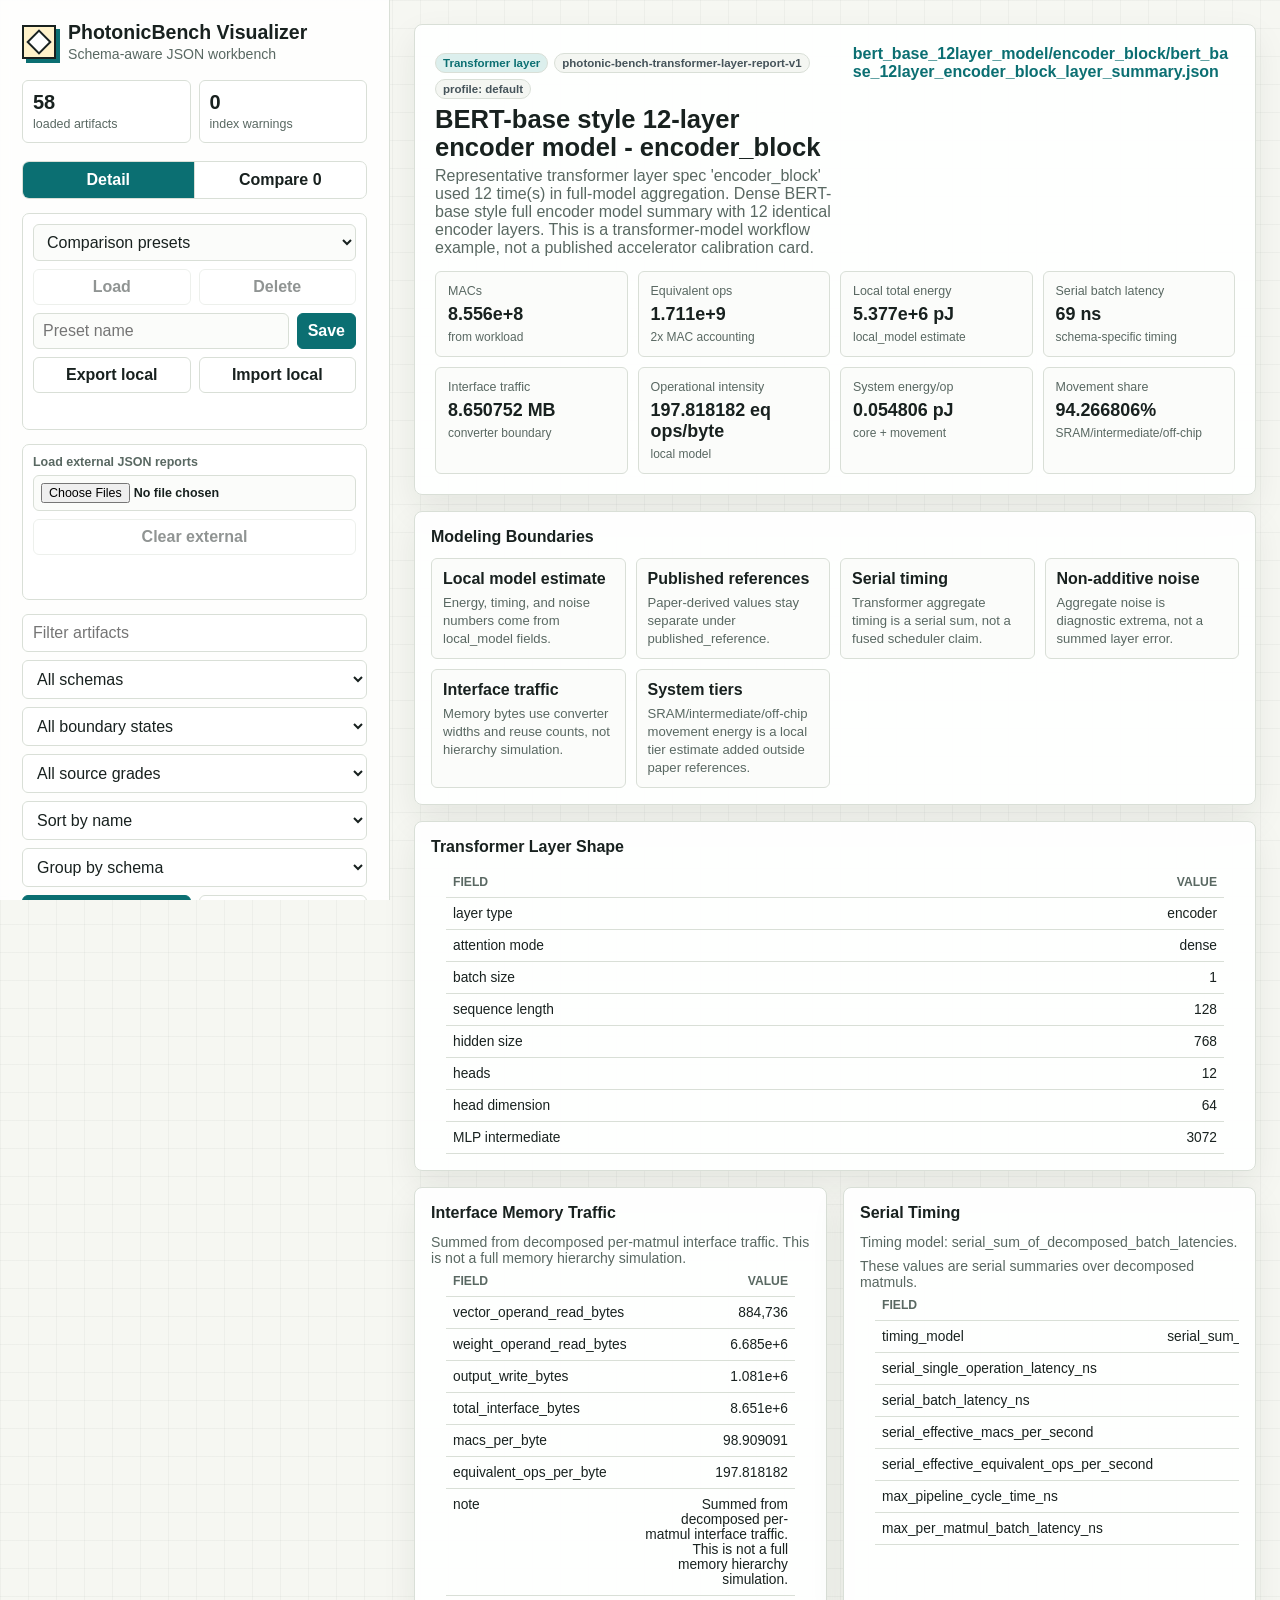
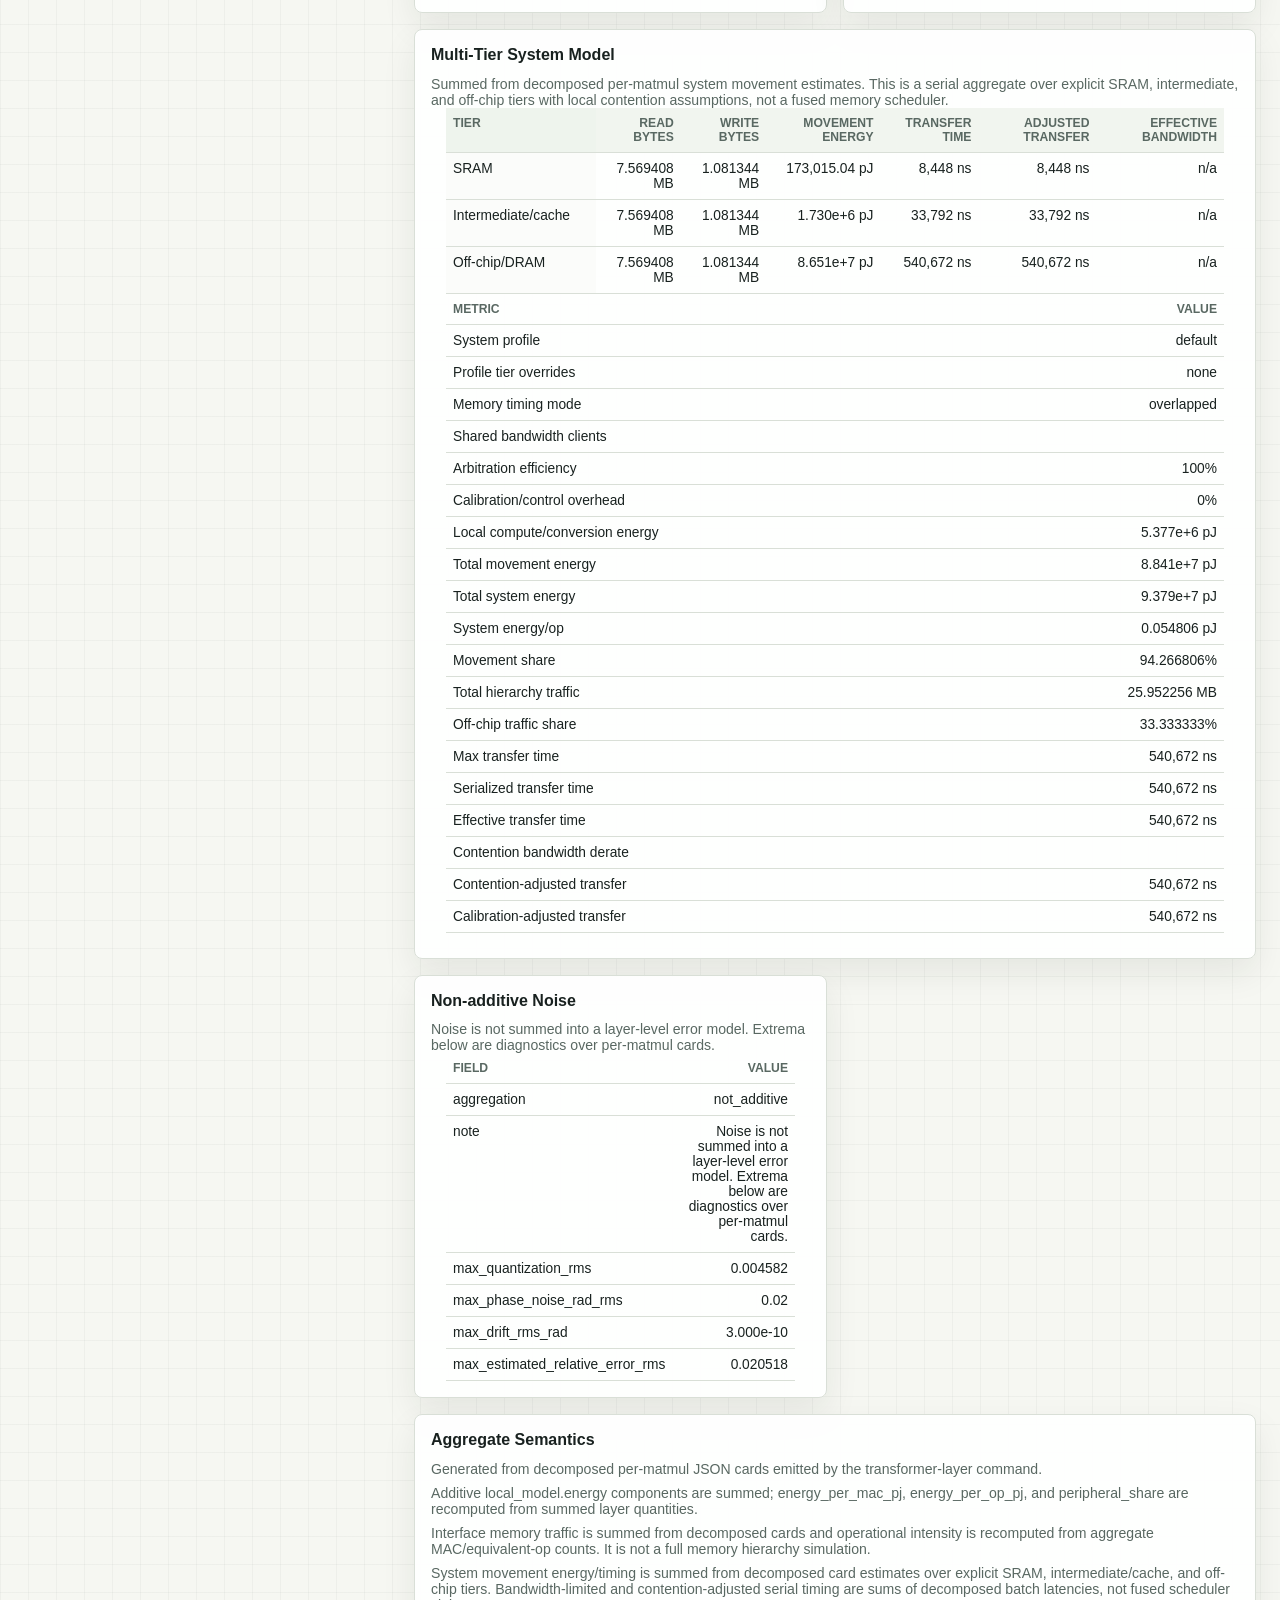
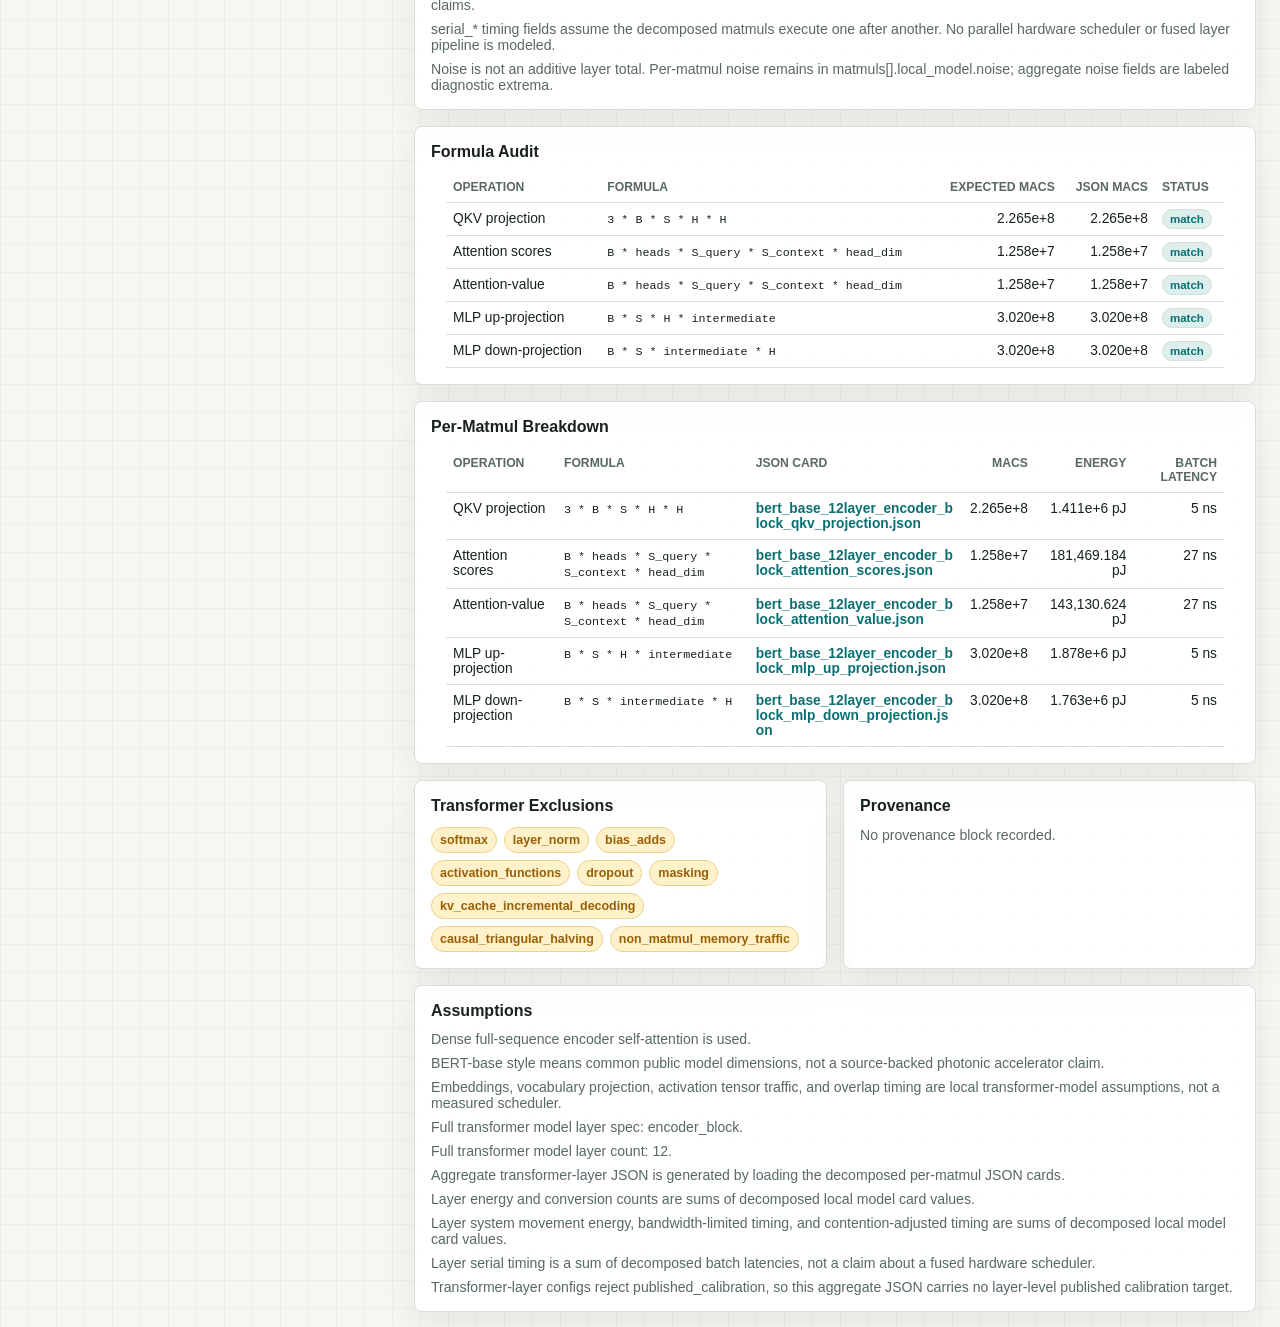
==== commit dba96c26: "Extend visualizer modeling and workflow" ====
--- a/reports/visualizer/index.html
+++ b/reports/visualizer/index.html
@@ -19,7 +19,7 @@
 
       <div class="counts" aria-label="Artifact counts">
         <div class="count-box">
-          <strong id="artifact-count">55</strong>
+          <strong id="artifact-count">58</strong>
           <span>loaded artifacts</span>
         </div>
         <div class="count-box">
--- a/reports/visualizer/assets/styles.css
+++ b/reports/visualizer/assets/styles.css
@@ -791,6 +791,11 @@
   scrollbar-gutter: stable both-edges;
 }
 
+.table-wrap:focus-visible {
+  outline: 3px solid rgba(0, 120, 120, 0.32);
+  outline-offset: 3px;
+}
+
 .comparison-table {
   min-width: 760px;
 }
@@ -929,6 +934,113 @@
   font-size: 0.82rem;
 }
 
+.score-profile-gallery {
+  border: 1px solid var(--line);
+  border-radius: 7px;
+  background: #fbfcfa;
+  padding: 10px;
+  display: grid;
+  gap: 10px;
+  margin-top: 10px;
+}
+
+.profile-gallery-heading {
+  display: grid;
+  grid-template-columns: minmax(0, 1fr) auto;
+  gap: 10px;
+  align-items: start;
+}
+
+.profile-gallery-heading > div {
+  display: grid;
+  gap: 3px;
+}
+
+.profile-gallery-heading span,
+.score-profile-card p,
+.profile-preview span {
+  color: var(--muted);
+  font-size: 0.78rem;
+}
+
+.profile-gallery-heading code {
+  border: 1px solid color-mix(in srgb, var(--teal), var(--line) 55%);
+  border-radius: 999px;
+  background: var(--teal-soft);
+  color: var(--teal);
+  padding: 5px 8px;
+  font-weight: 900;
+  white-space: nowrap;
+}
+
+.profile-card-grid {
+  display: grid;
+  grid-template-columns: repeat(auto-fit, minmax(220px, 1fr));
+  gap: 9px;
+}
+
+.score-profile-card {
+  border: 1px solid var(--line);
+  border-left: 4px solid #8aa1a1;
+  border-radius: 6px;
+  background: var(--panel);
+  padding: 10px;
+  display: grid;
+  grid-template-rows: auto auto auto 1fr auto;
+  gap: 8px;
+  min-width: 0;
+}
+
+.score-profile-card.active {
+  border-left-color: var(--teal);
+  box-shadow: inset 0 0 0 1px color-mix(in srgb, var(--teal), transparent 70%);
+}
+
+.score-profile-card-head {
+  display: grid;
+  gap: 3px;
+}
+
+.score-profile-card-head strong,
+.profile-preview strong,
+.profile-weight-summary {
+  overflow-wrap: anywhere;
+}
+
+.score-profile-card-head span {
+  color: var(--muted);
+  font-size: 0.72rem;
+  font-weight: 900;
+  text-transform: uppercase;
+}
+
+.score-profile-card p {
+  margin: 0;
+}
+
+.profile-weight-summary {
+  border: 1px solid var(--line);
+  border-radius: 6px;
+  background: #f4f7f4;
+  color: var(--ink);
+  padding: 7px;
+  font-family: "Cascadia Mono", "SFMono-Regular", Consolas, monospace;
+  font-size: 0.72rem;
+  line-height: 1.4;
+}
+
+.profile-preview {
+  display: grid;
+  gap: 4px;
+  align-content: start;
+}
+
+.profile-preview strong {
+  color: var(--ink);
+  font-size: 0.78rem;
+  line-height: 1.35;
+}
+
 .recommendation-grid {
   display: grid;
   grid-template-columns: repeat(auto-fit, minmax(210px, 1fr));
@@ -1128,6 +1240,7 @@
   }
 
   .comparison-toolbar,
+  .profile-gallery-heading,
   .filter-actions,
   .selection-actions {
     grid-template-columns: 1fr;
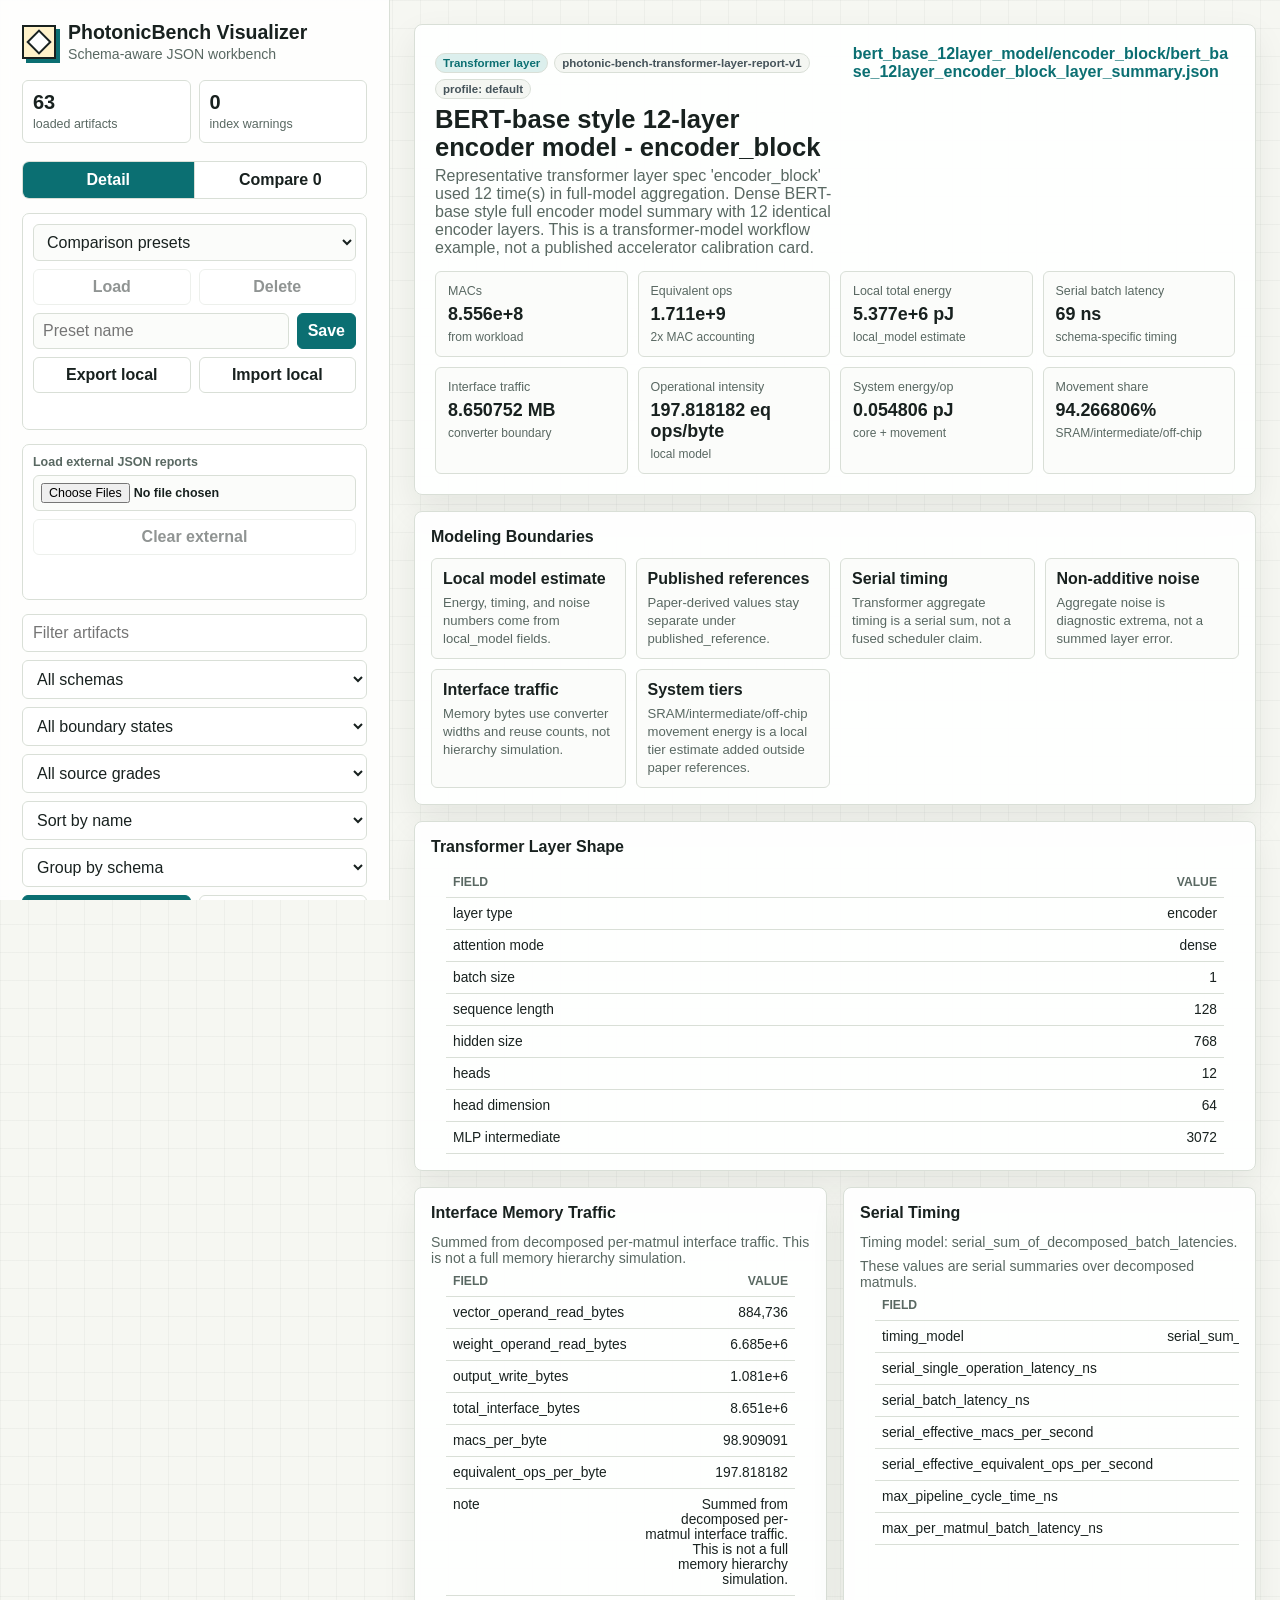
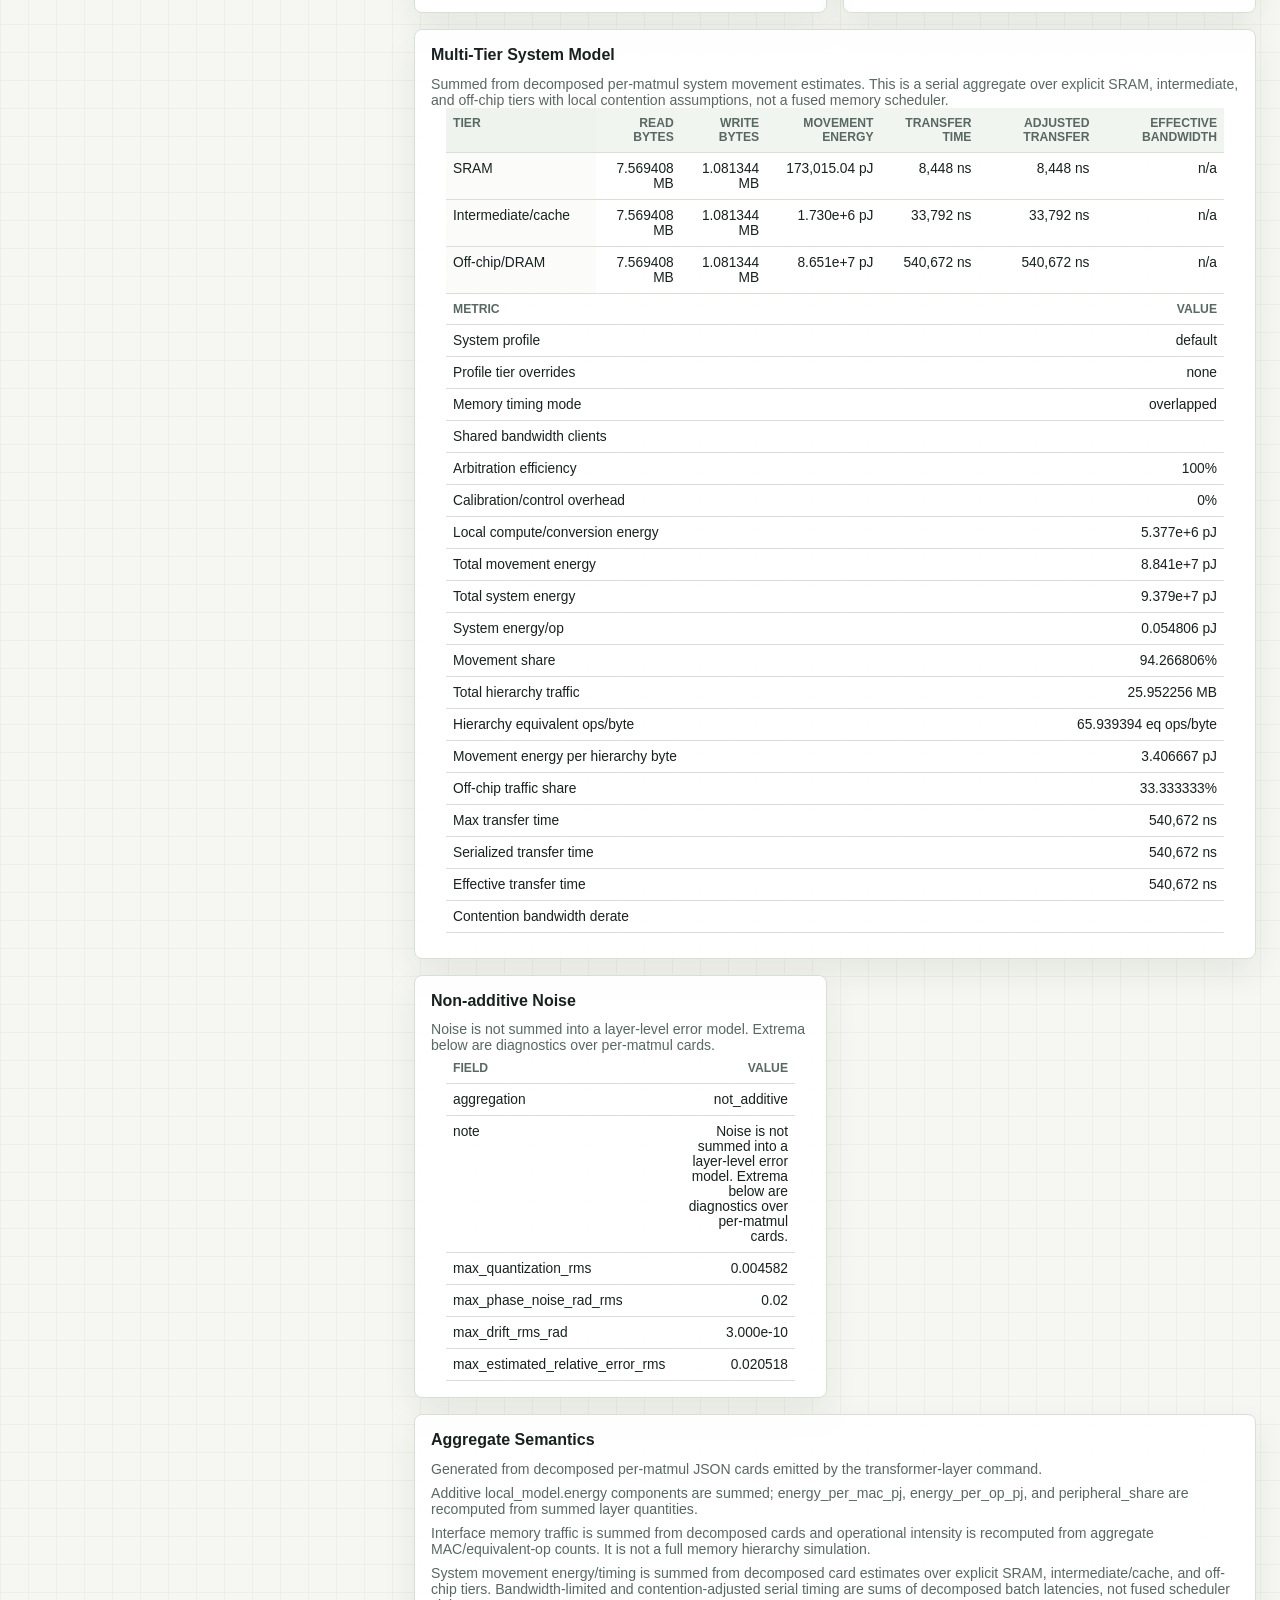
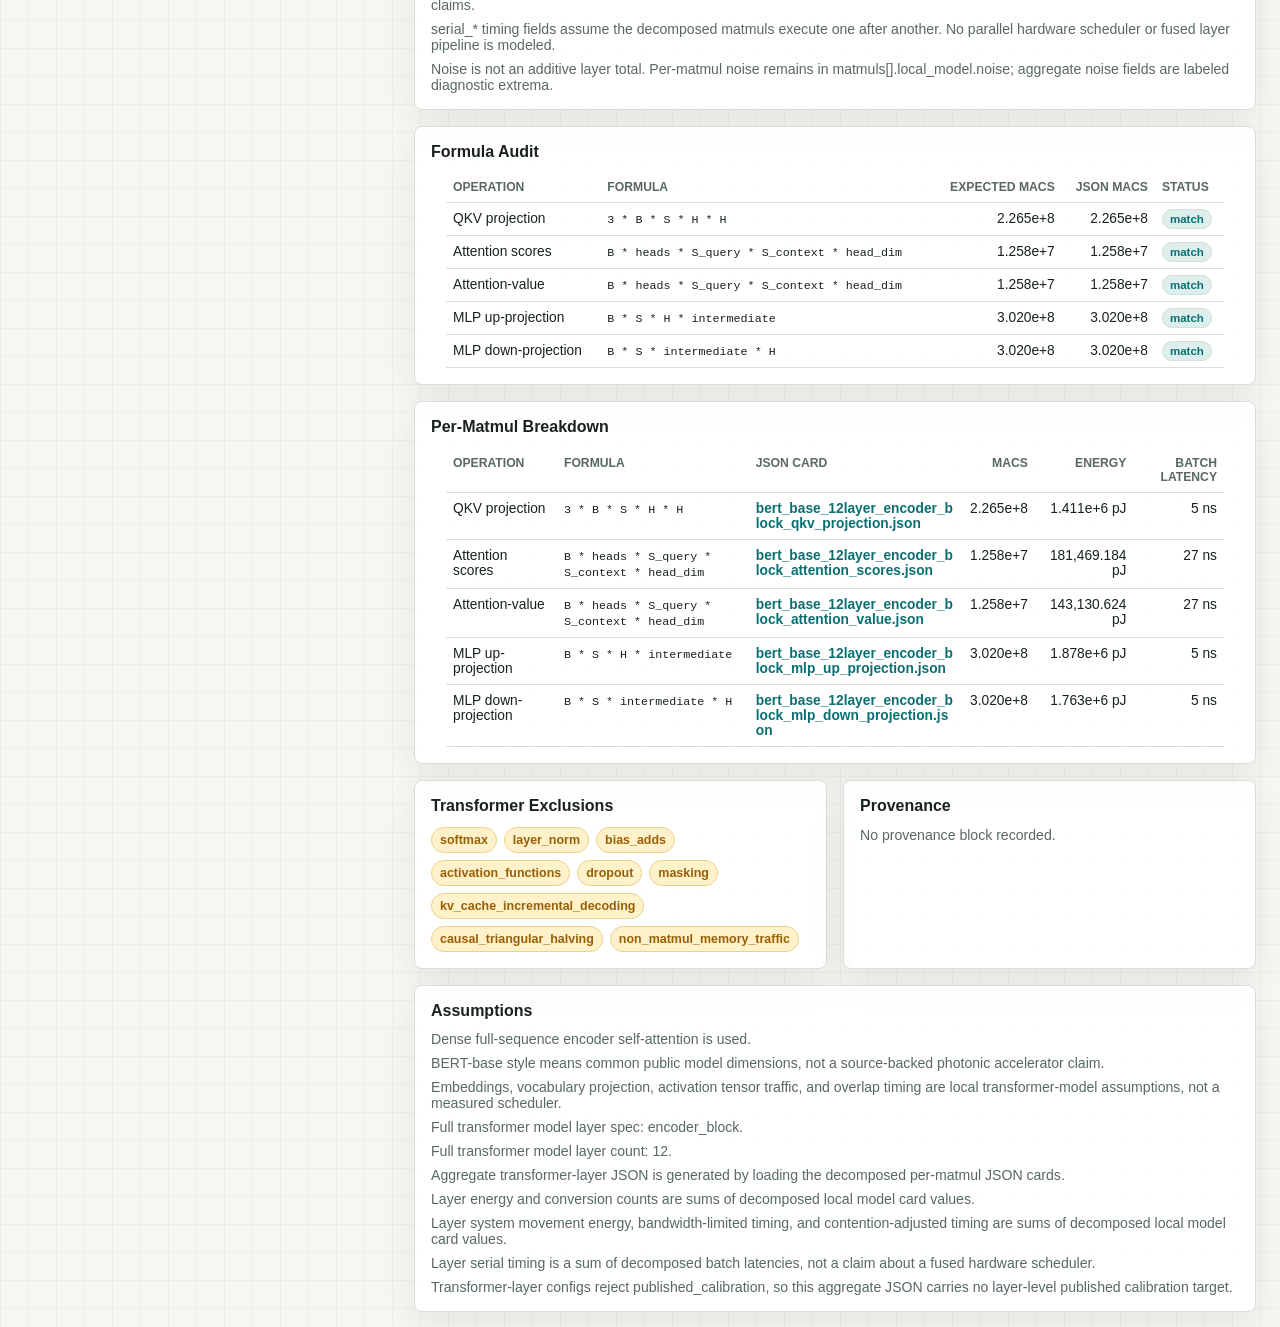
==== commit fd70f5d0: "Extend PhotonicBench follow-up analysis" ====
--- a/reports/visualizer/index.html
+++ b/reports/visualizer/index.html
@@ -19,7 +19,7 @@
 
       <div class="counts" aria-label="Artifact counts">
         <div class="count-box">
-          <strong id="artifact-count">58</strong>
+          <strong id="artifact-count">63</strong>
           <span>loaded artifacts</span>
         </div>
         <div class="count-box">
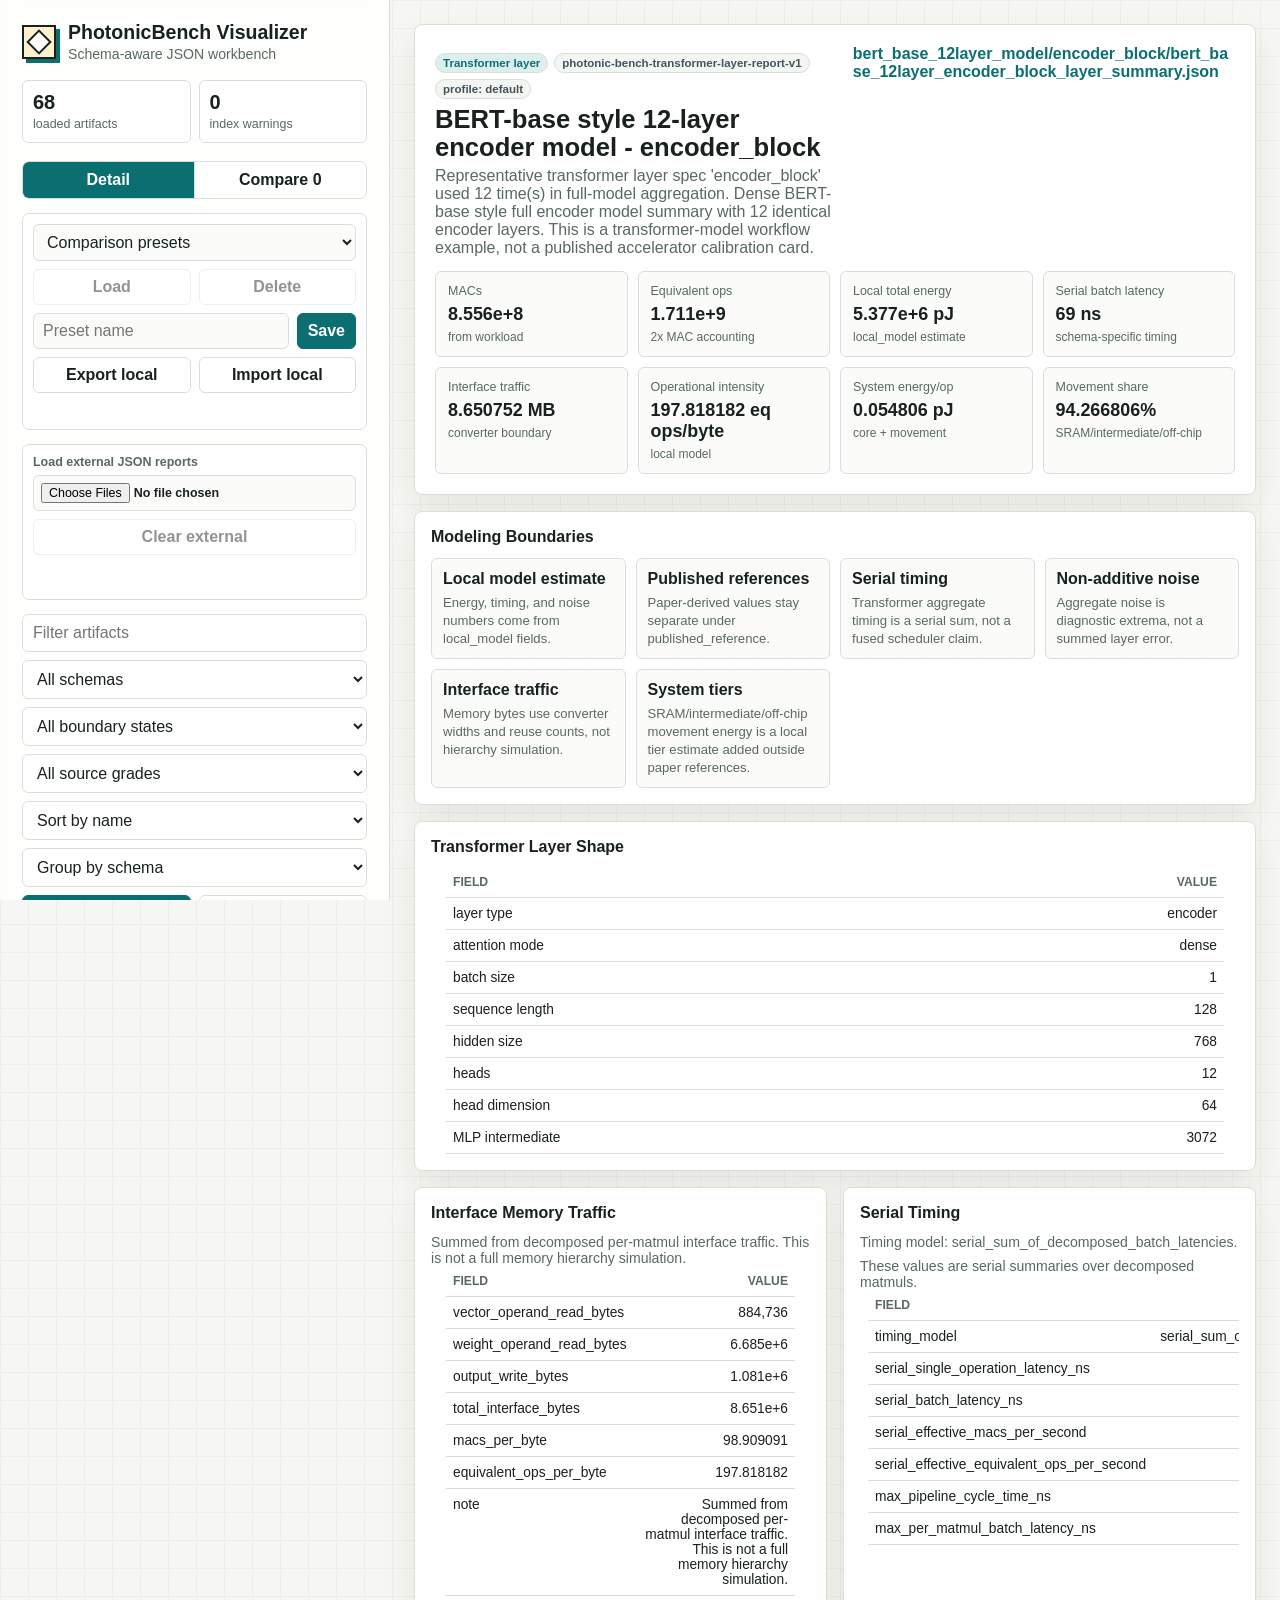
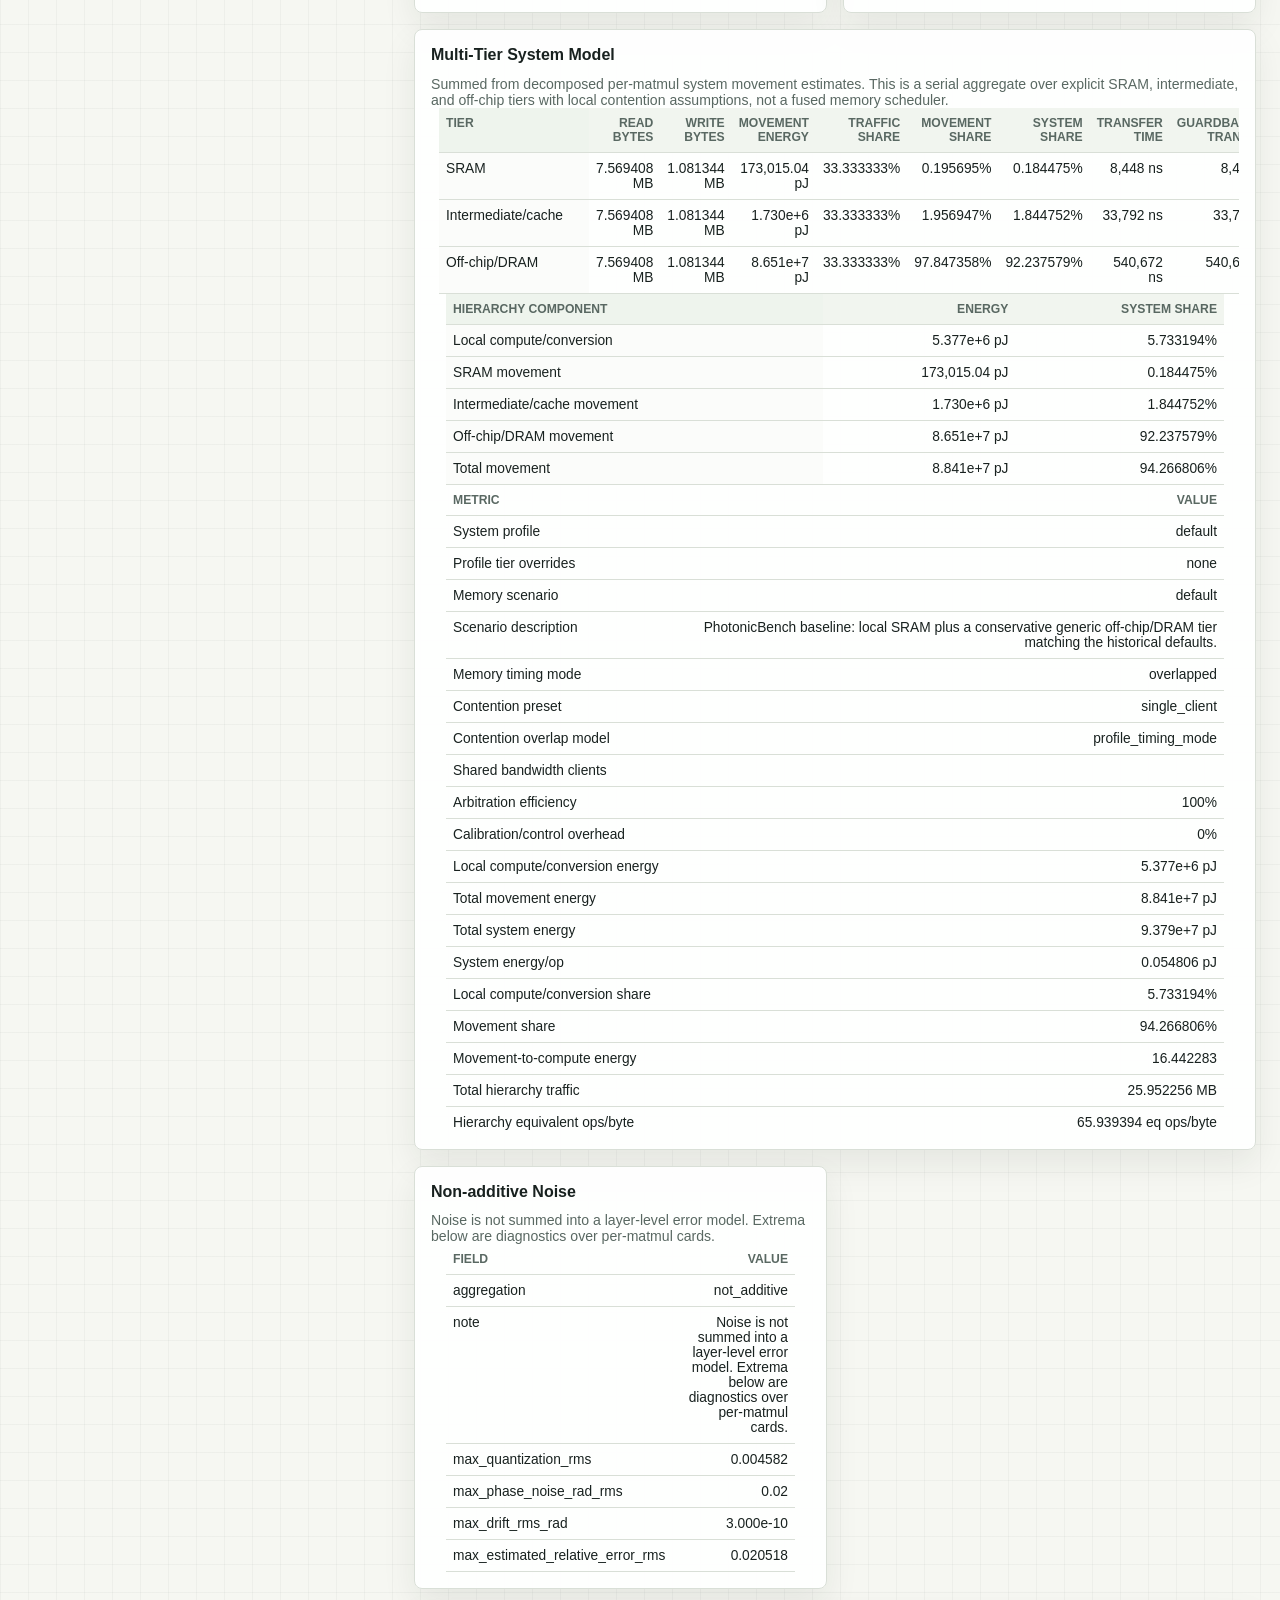
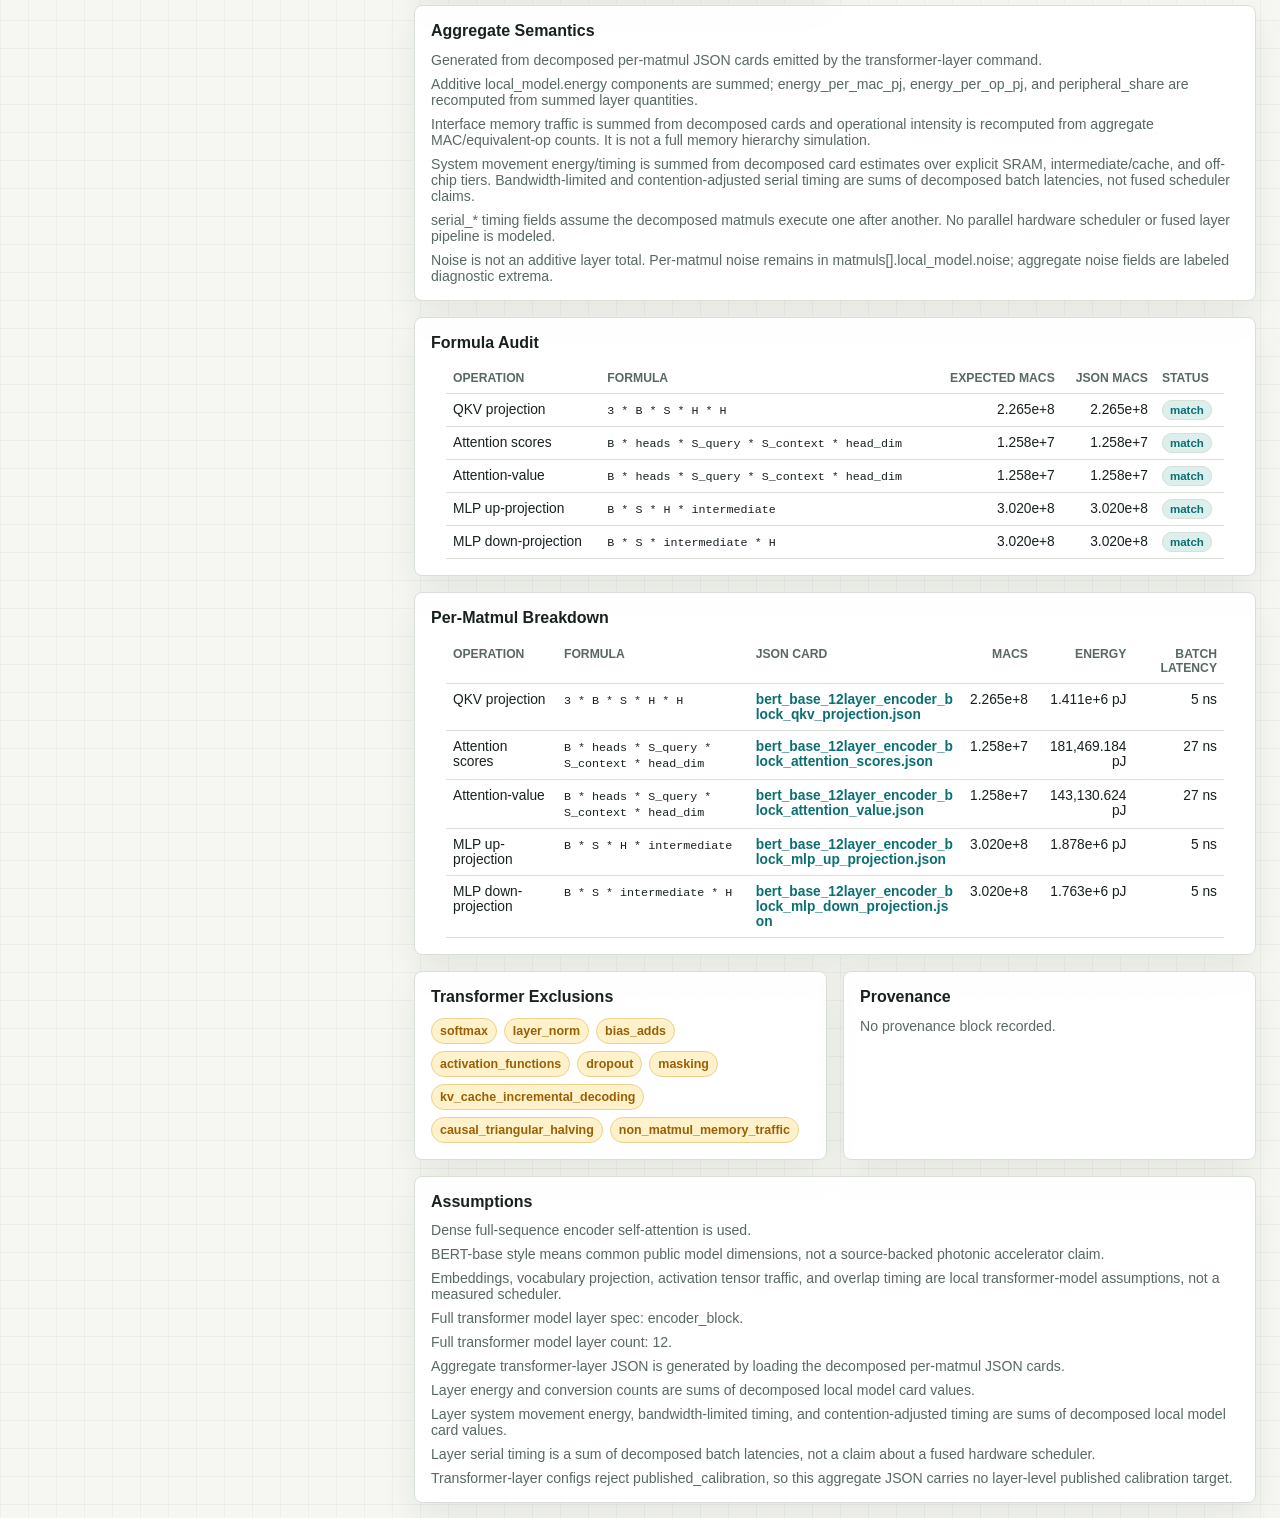
==== commit 192a6309: "Add decision-grade analysis workflow" ====
--- a/reports/visualizer/index.html
+++ b/reports/visualizer/index.html
@@ -19,7 +19,7 @@
 
       <div class="counts" aria-label="Artifact counts">
         <div class="count-box">
-          <strong id="artifact-count">63</strong>
+          <strong id="artifact-count">68</strong>
           <span>loaded artifacts</span>
         </div>
         <div class="count-box">
--- a/reports/visualizer/assets/styles.css
+++ b/reports/visualizer/assets/styles.css
@@ -24,6 +24,8 @@
 body {
   margin: 0;
   min-height: 100vh;
+  max-width: 100%;
+  overflow-x: hidden;
   background:
     linear-gradient(90deg, rgba(24, 33, 31, 0.035) 1px, transparent 1px),
     linear-gradient(180deg, rgba(24, 33, 31, 0.035) 1px, transparent 1px),
@@ -566,6 +568,7 @@
 .panel {
   padding: 16px;
   overflow: hidden;
+  min-width: 0;
 }
 
 .panel h3 {
@@ -925,6 +928,29 @@
   padding: 7px 8px;
 }
 
+.reviewer-notes {
+  display: grid;
+  gap: 6px;
+  margin-top: 10px;
+  color: var(--muted);
+  font-size: 0.76rem;
+  font-weight: 850;
+}
+
+.reviewer-notes textarea {
+  width: 100%;
+  min-height: 86px;
+  resize: vertical;
+  border: 1px solid var(--line);
+  border-radius: 6px;
+  background: #fbfcfa;
+  color: var(--ink);
+  padding: 9px 10px;
+  font: inherit;
+  font-weight: 500;
+  line-height: 1.45;
+}
+
 .focus-description {
   border: 1px solid var(--line);
   border-radius: 6px;
@@ -1056,12 +1082,30 @@
   display: grid;
   gap: 6px;
   min-width: 0;
+  max-width: 100%;
+  overflow: hidden;
+}
+
+.recommendation-card > * {
+  min-width: 0;
+  max-width: 100%;
 }
 
 .recommendation-card strong,
 .recommendation-card span,
-.recommendation-card code {
+.recommendation-card code,
+.recommendation-card p {
+  display: block;
   overflow-wrap: anywhere;
+  word-break: break-word;
+  min-width: 0;
+}
+
+.recommendation-card td,
+.recommendation-card th {
+  overflow-wrap: anywhere;
+  word-break: break-word;
+  min-width: 0;
 }
 
 .recommendation-kicker {
@@ -1074,12 +1118,16 @@
 .score-explanation {
   border-top: 1px solid var(--line);
   padding-top: 7px;
+  min-width: 0;
+  max-width: 100%;
+  overflow: hidden;
 }
 
 .score-explanation summary {
   cursor: pointer;
   color: var(--teal);
   font-weight: 900;
+  overflow-wrap: anywhere;
 }
 
 .score-table {
@@ -1224,6 +1272,34 @@
   main,
   .rail {
     padding: 14px;
+  }
+
+  .detail,
+  .panel,
+  .header-panel,
+  .recommendation-card,
+  .insight-card,
+  .score-profile-card,
+  .selection-group,
+  .table-wrap {
+    min-width: 0;
+    max-width: 100%;
+  }
+
+  .comparison-table {
+    min-width: 620px;
+  }
+
+  .score-table {
+    min-width: 520px;
+  }
+
+  .comparison-table th:first-child,
+  .comparison-table td:first-child {
+    min-width: 110px;
+    max-width: 150px;
+    white-space: normal;
+    overflow-wrap: anywhere;
   }
 
   .metric-grid,
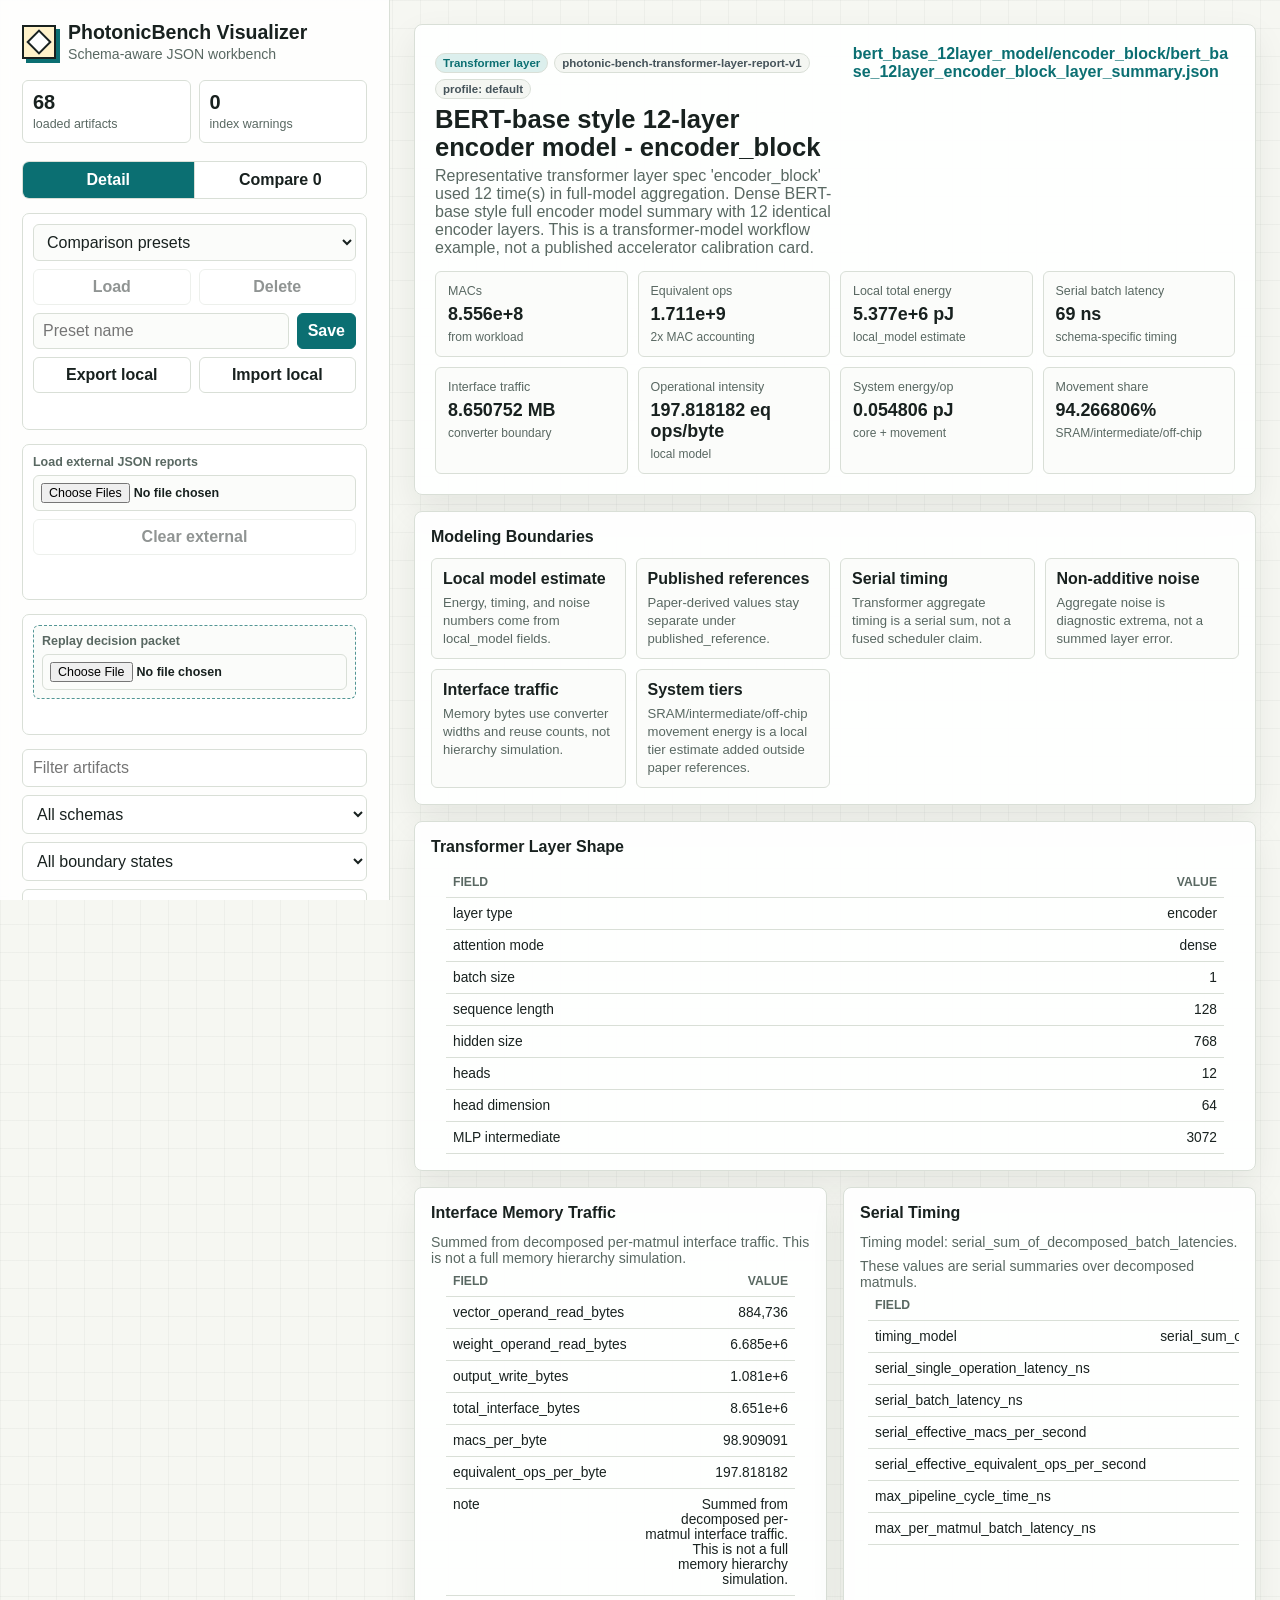
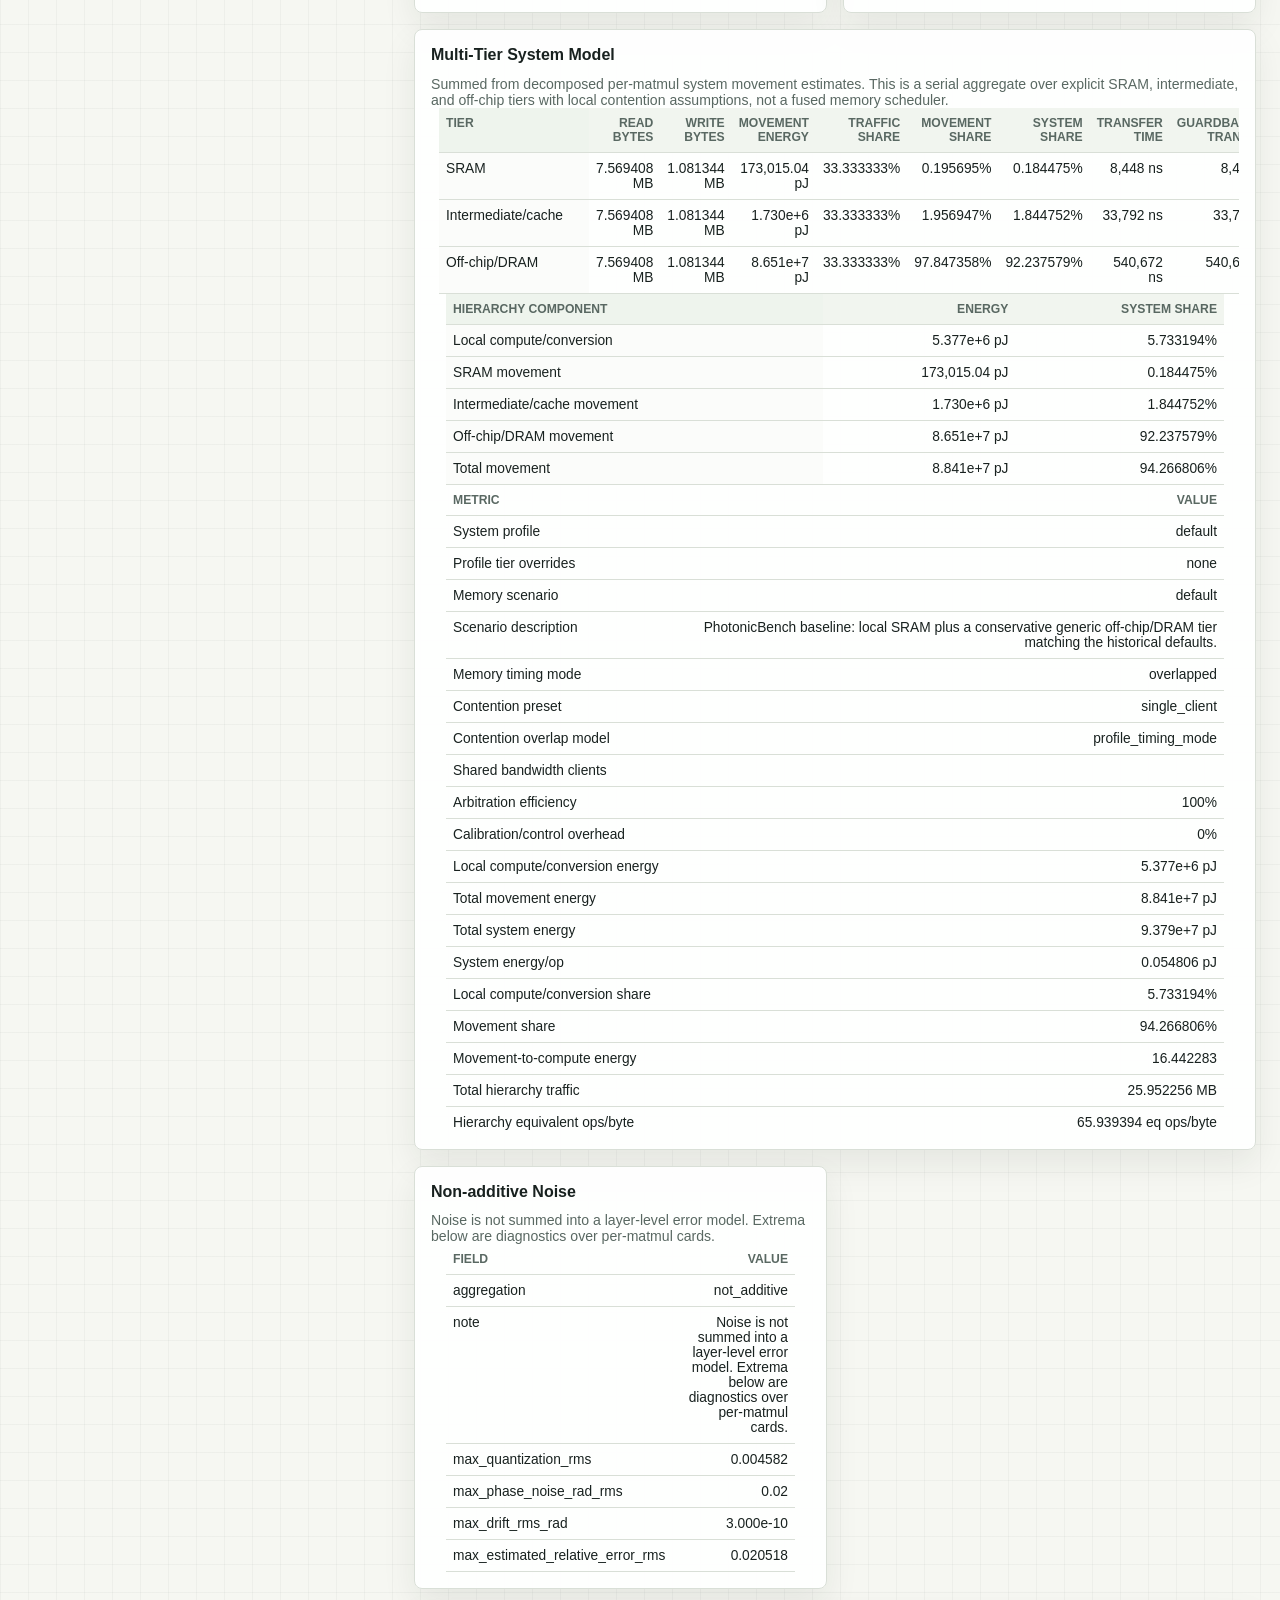
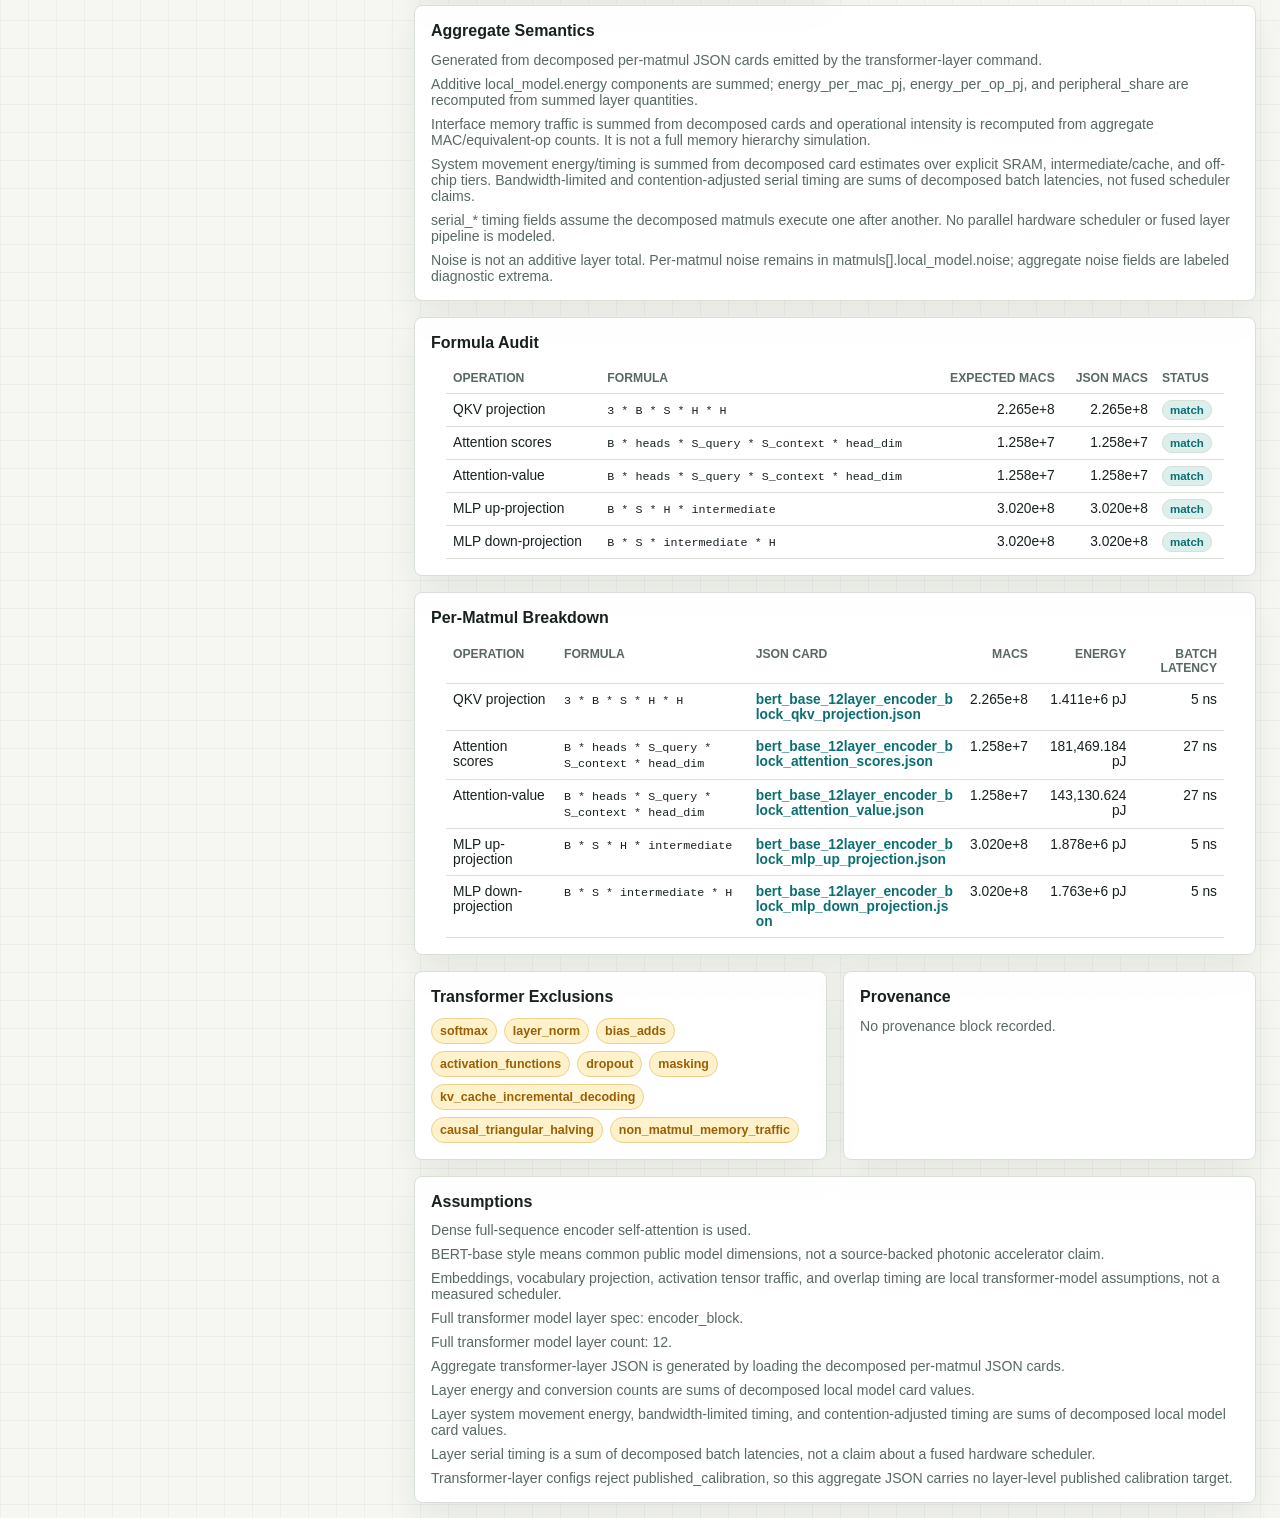
==== commit d6113590: "Add decision packet replay and scenario sensitivity" ====
--- a/reports/visualizer/index.html
+++ b/reports/visualizer/index.html
@@ -65,6 +65,14 @@
         <div id="external-diagnostics" class="external-diagnostics" aria-live="polite"></div>
       </div>
 
+      <div class="decision-packet-panel" aria-label="Decision packet replay">
+        <label id="decision-packet-drop-zone" class="file-picker decision-packet-drop-zone">
+          <span>Replay decision packet</span>
+          <input id="decision-packet-file" type="file" accept="application/json,.json" aria-label="Replay decision packet">
+        </label>
+        <div id="decision-packet-message" class="preset-message" aria-live="polite"></div>
+      </div>
+
       <div class="filters">
         <input id="search" type="search" placeholder="Filter artifacts" aria-label="Filter artifacts">
         <select id="kind-filter" aria-label="Filter by artifact kind">
--- a/reports/visualizer/assets/styles.css
+++ b/reports/visualizer/assets/styles.css
@@ -162,7 +162,8 @@
 }
 
 .preset-panel,
-.external-panel {
+.external-panel,
+.decision-packet-panel {
   display: grid;
   gap: 8px;
   border: 1px solid var(--line);
@@ -265,6 +266,19 @@
   min-width: 0;
 }
 
+.decision-packet-drop-zone {
+  border: 1px dashed color-mix(in srgb, var(--teal), var(--line) 35%);
+  border-radius: 6px;
+  background: #fbfcfa;
+  padding: 8px;
+}
+
+.decision-packet-drop-zone.drag-active {
+  background: var(--teal-soft);
+  border-color: var(--teal);
+  color: var(--teal);
+}
+
 .filters {
   display: grid;
   gap: 8px;
@@ -381,7 +395,8 @@
 input:focus-visible,
 select:focus-visible,
 summary:focus-visible,
-.import-preset-button:focus-within {
+.import-preset-button:focus-within,
+.decision-packet-drop-zone:focus-within {
   outline: 3px solid color-mix(in srgb, var(--teal), white 20%);
   outline-offset: 2px;
 }
@@ -600,6 +615,26 @@
   color: var(--ink);
   padding: 7px 9px;
   min-width: 220px;
+}
+
+.scenario-heading {
+  align-items: end;
+}
+
+.scenario-subject-control {
+  display: grid;
+  gap: 5px;
+  color: var(--muted);
+  font-size: 0.76rem;
+  font-weight: 850;
+}
+
+.scenario-subject-control span {
+  overflow-wrap: anywhere;
+}
+
+.scenario-table {
+  min-width: 1180px;
 }
 
 .grid-2 {
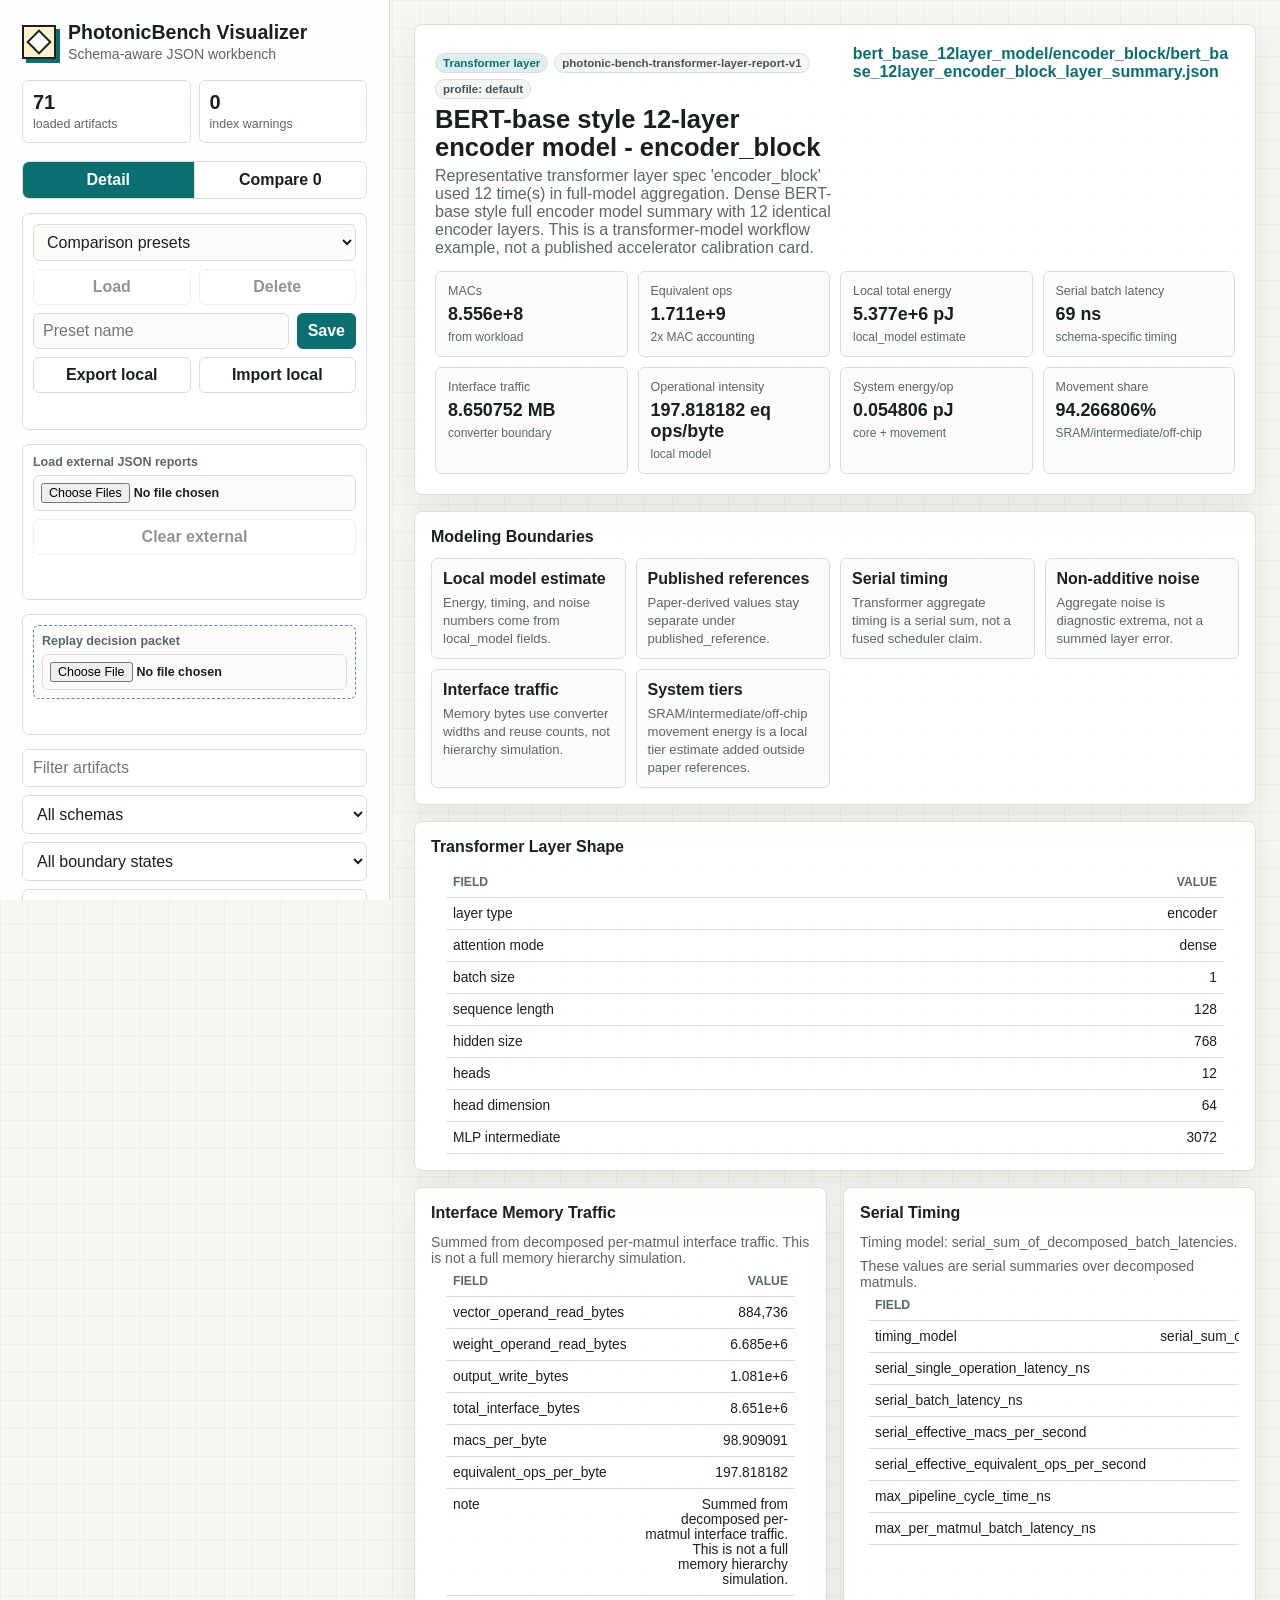
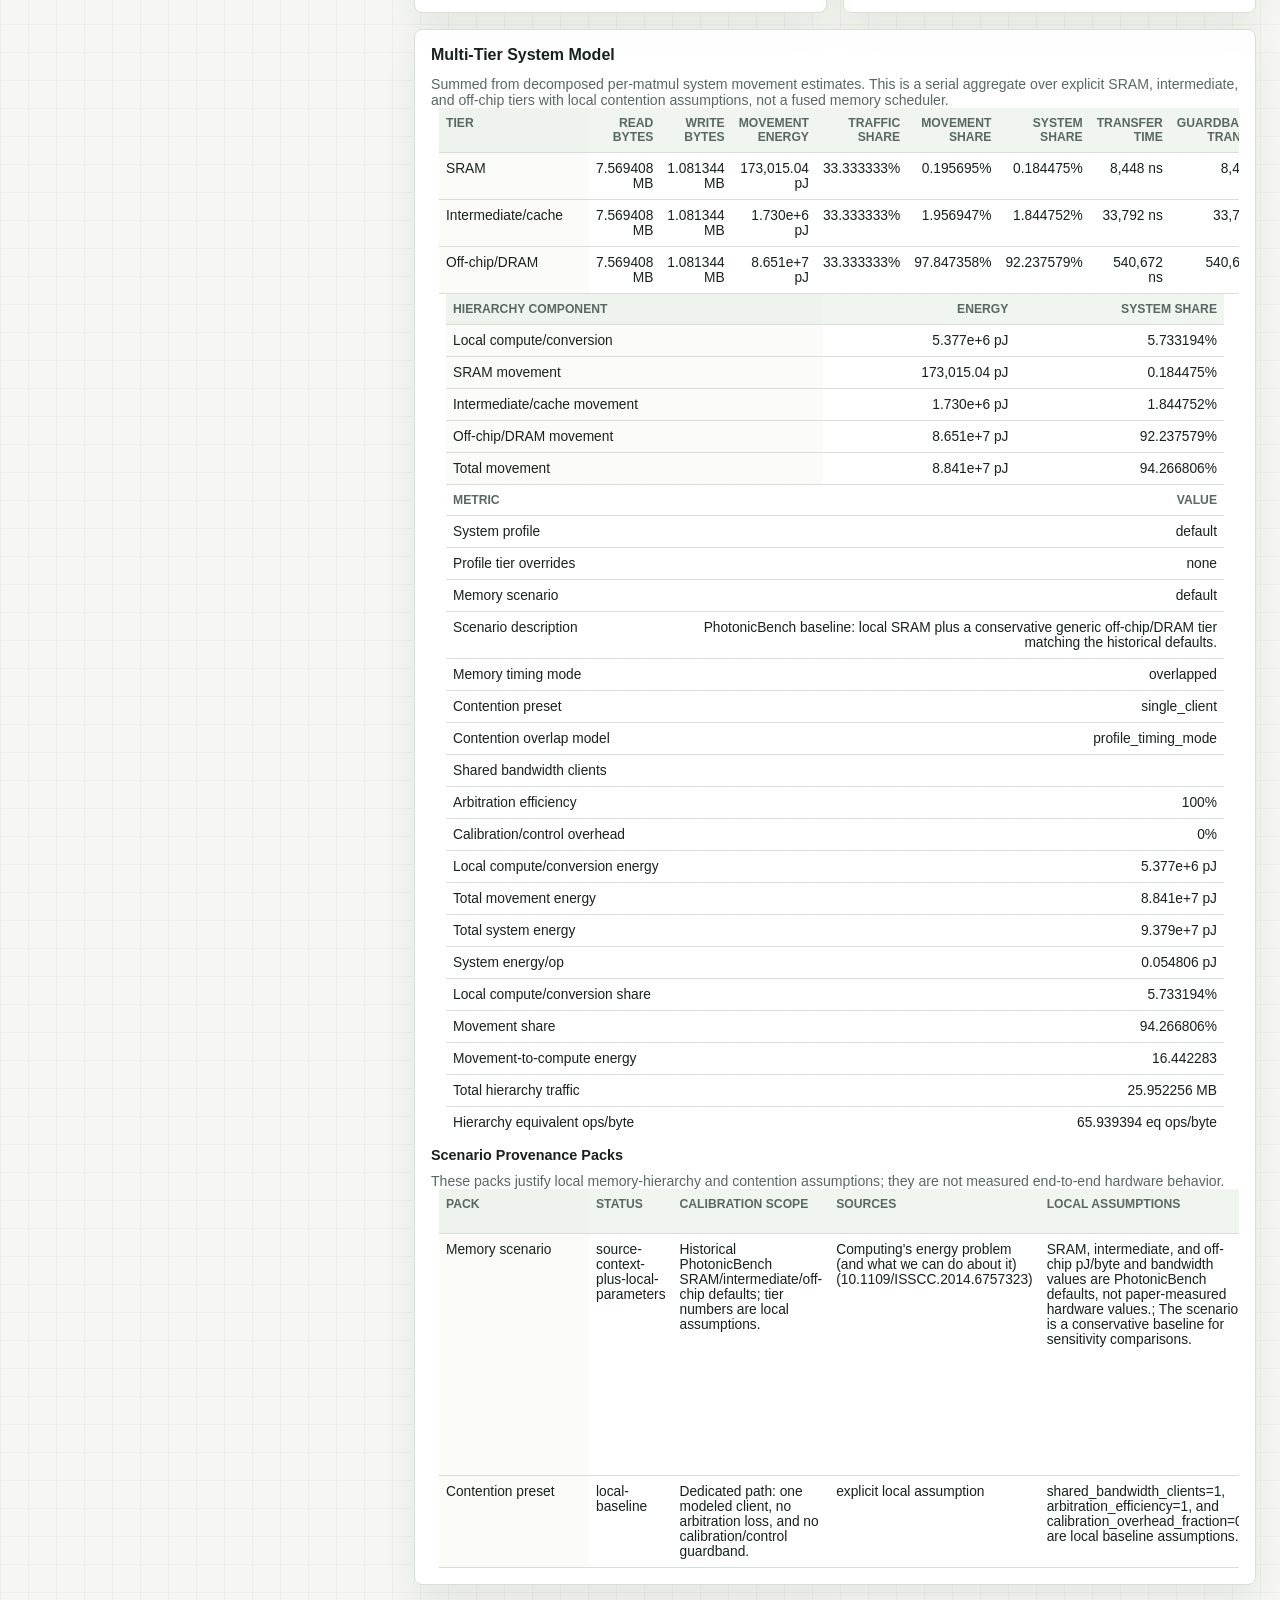
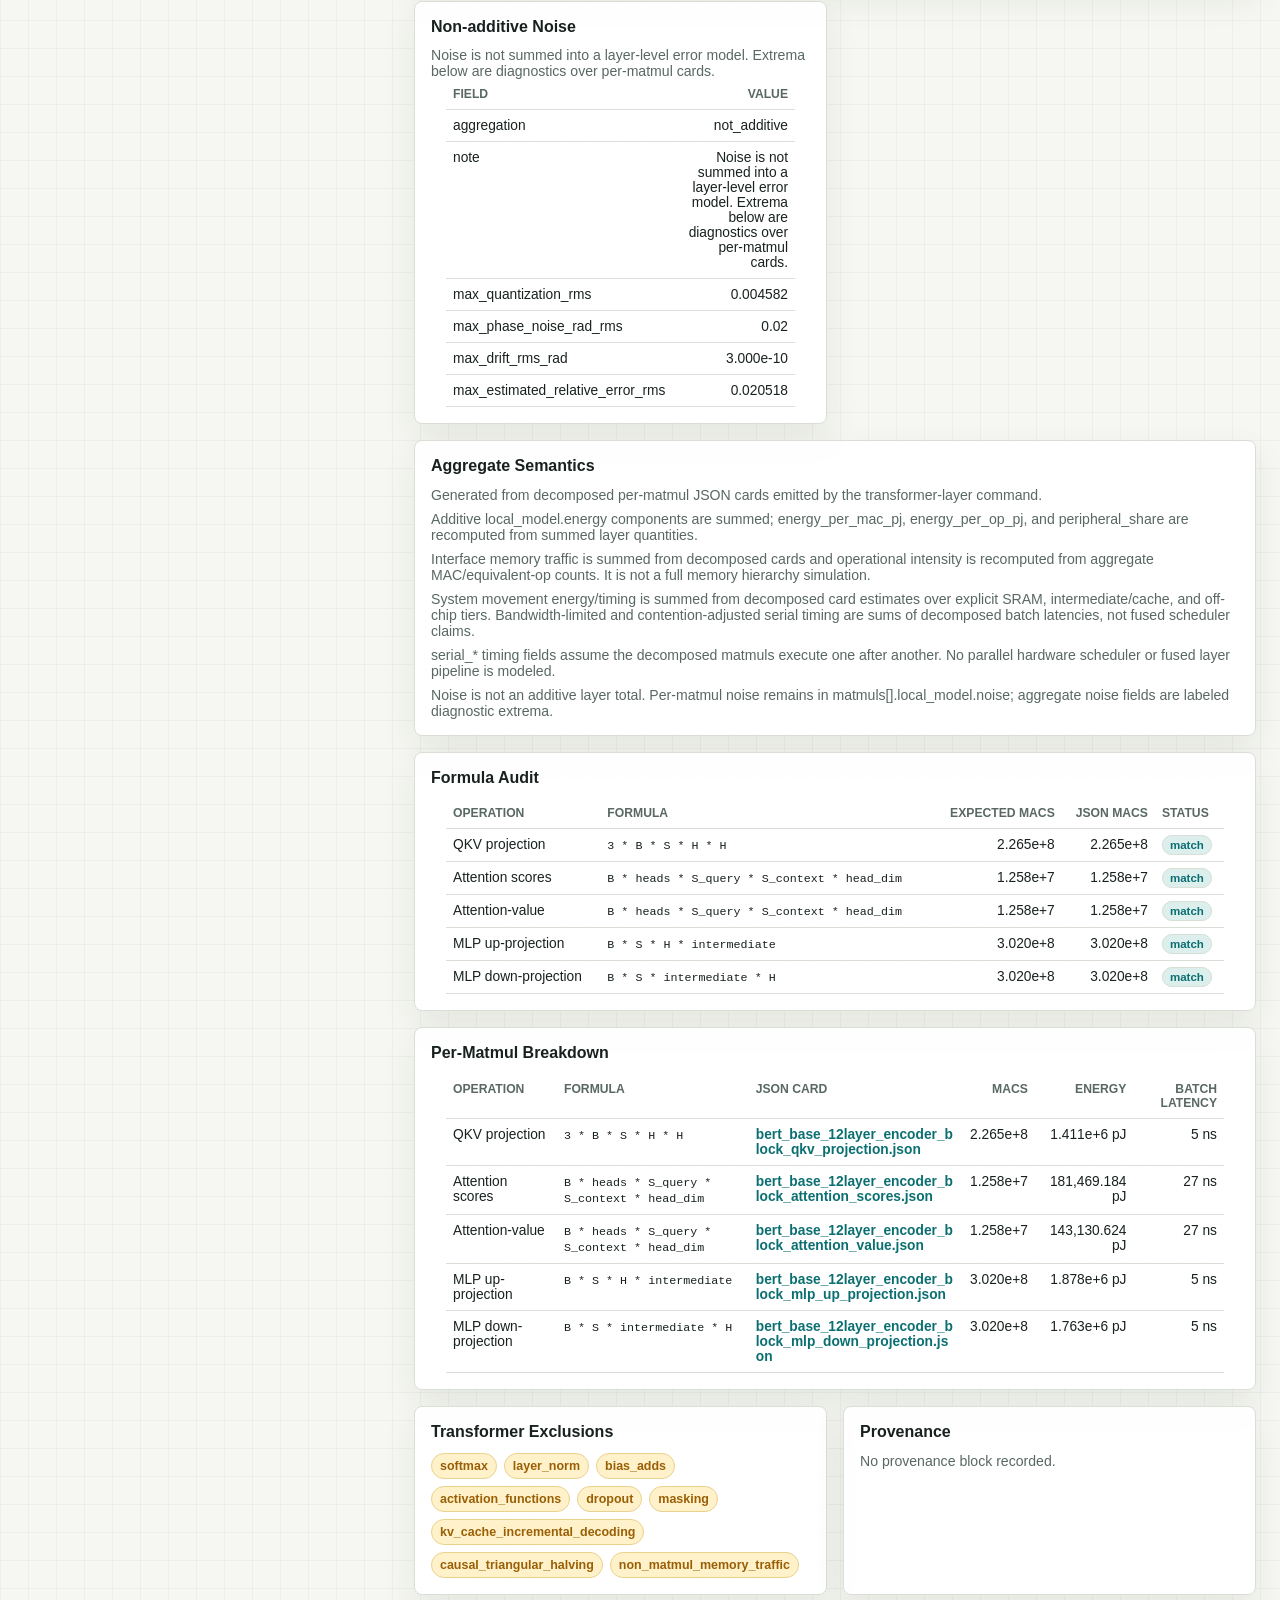
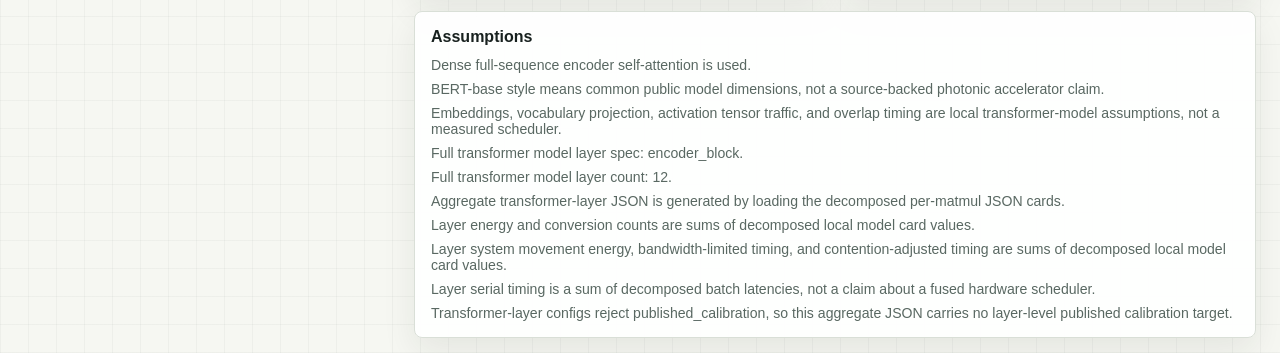
==== commit b94f33d5: "Add provenance packs and source audits" ====
--- a/reports/visualizer/index.html
+++ b/reports/visualizer/index.html
@@ -19,7 +19,7 @@
 
       <div class="counts" aria-label="Artifact counts">
         <div class="count-box">
-          <strong id="artifact-count">68</strong>
+          <strong id="artifact-count">71</strong>
           <span>loaded artifacts</span>
         </div>
         <div class="count-box">
